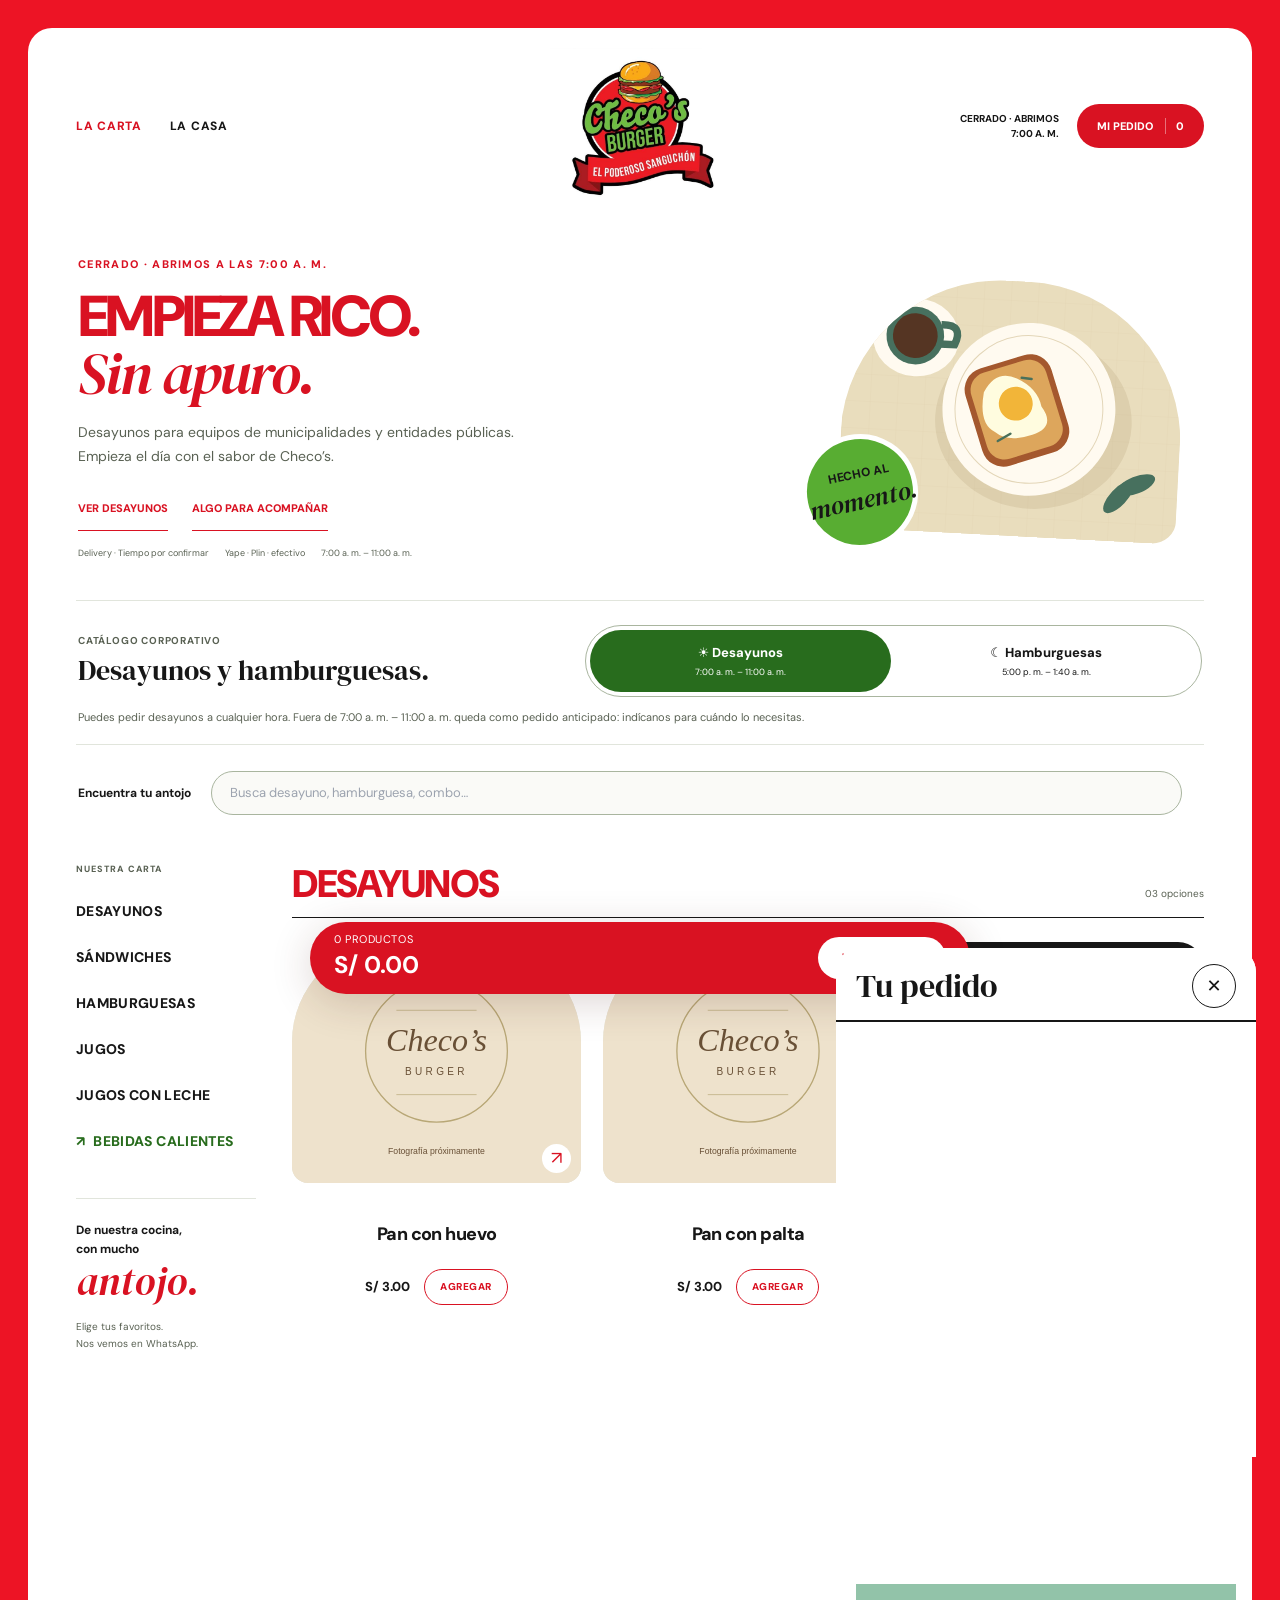
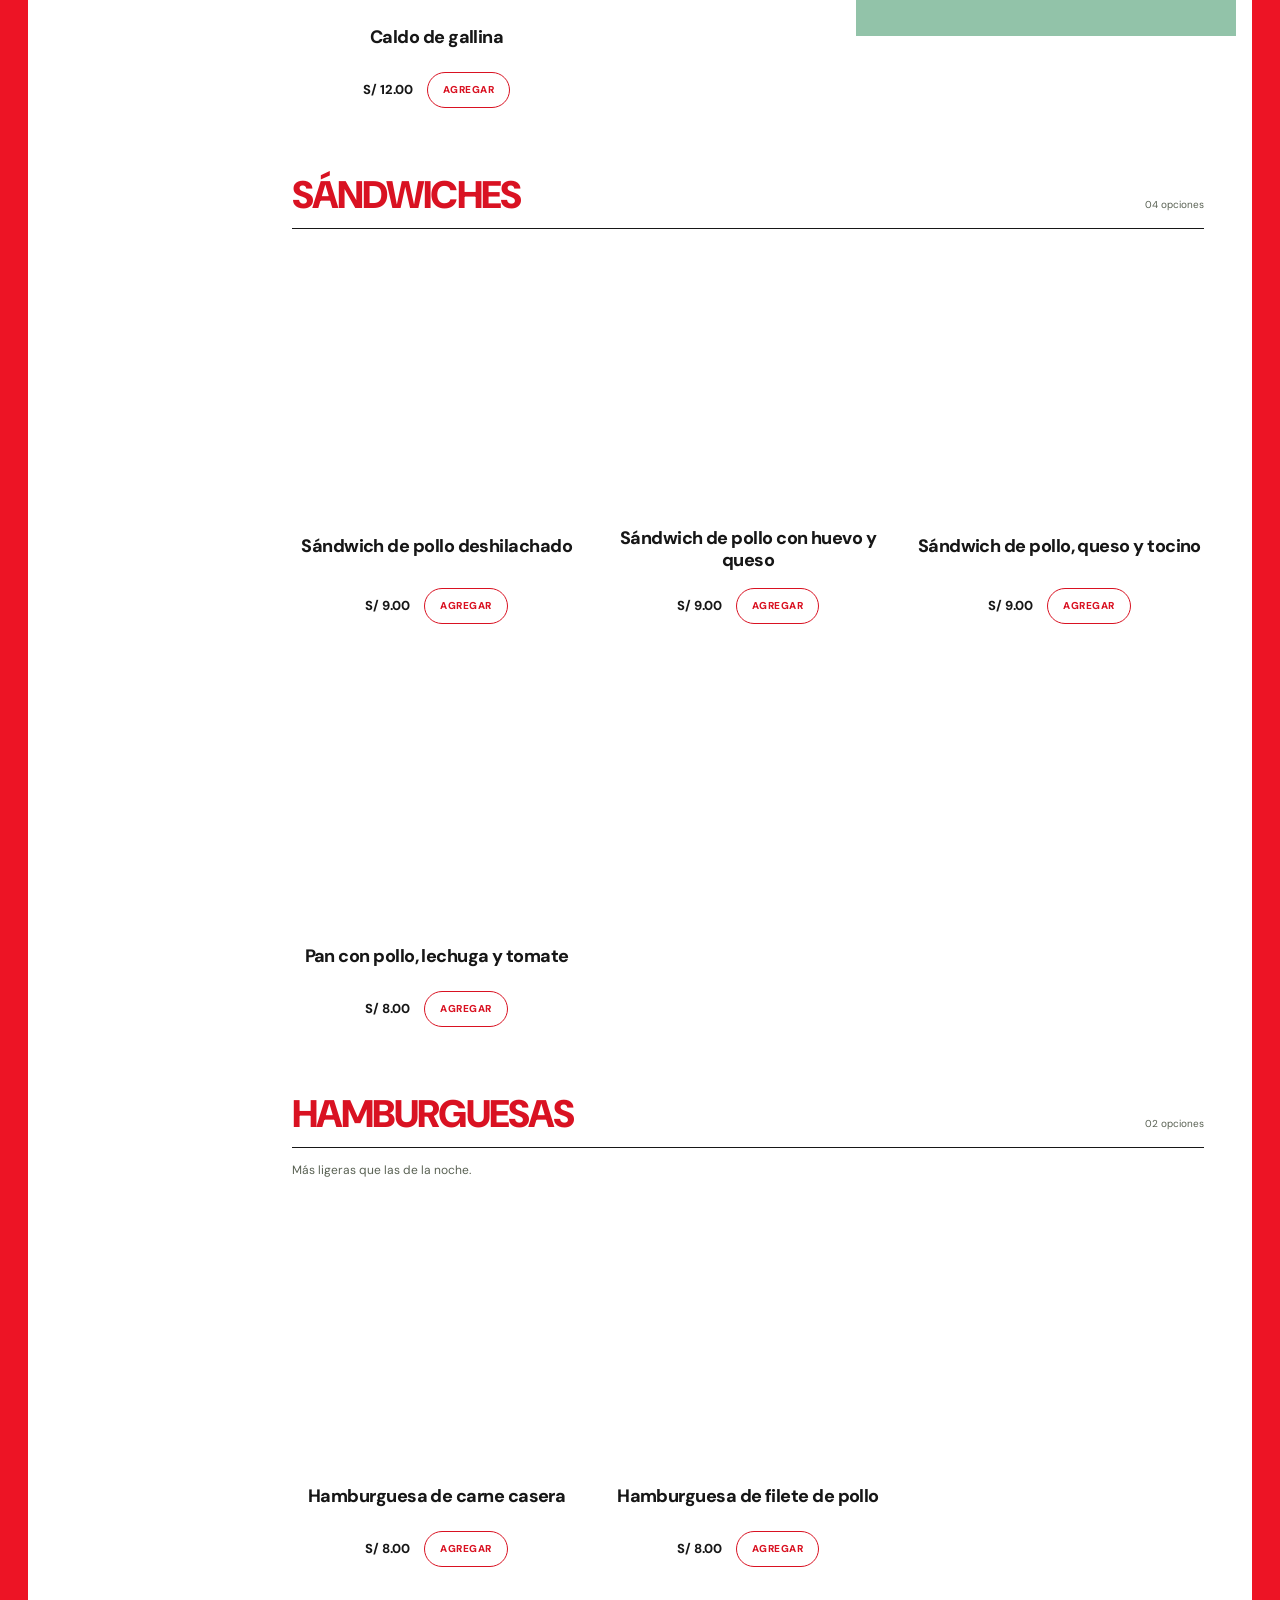
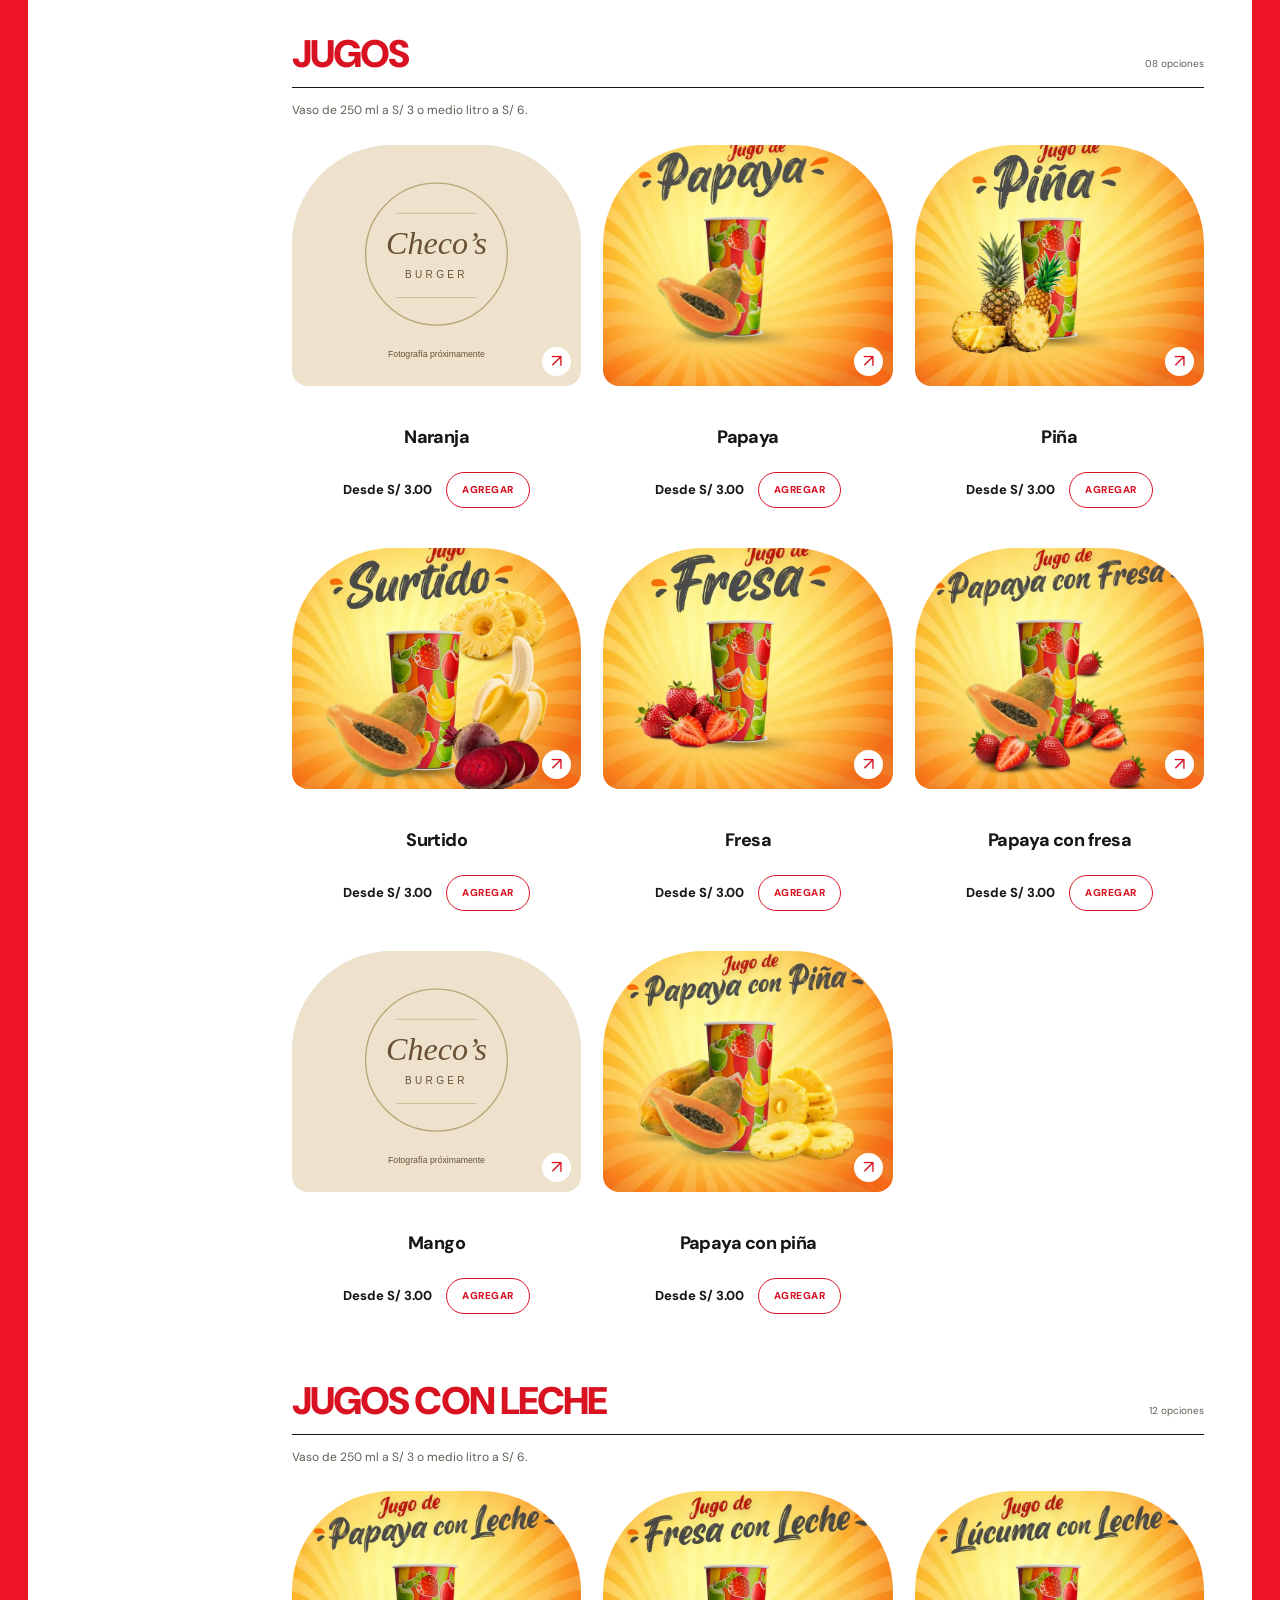
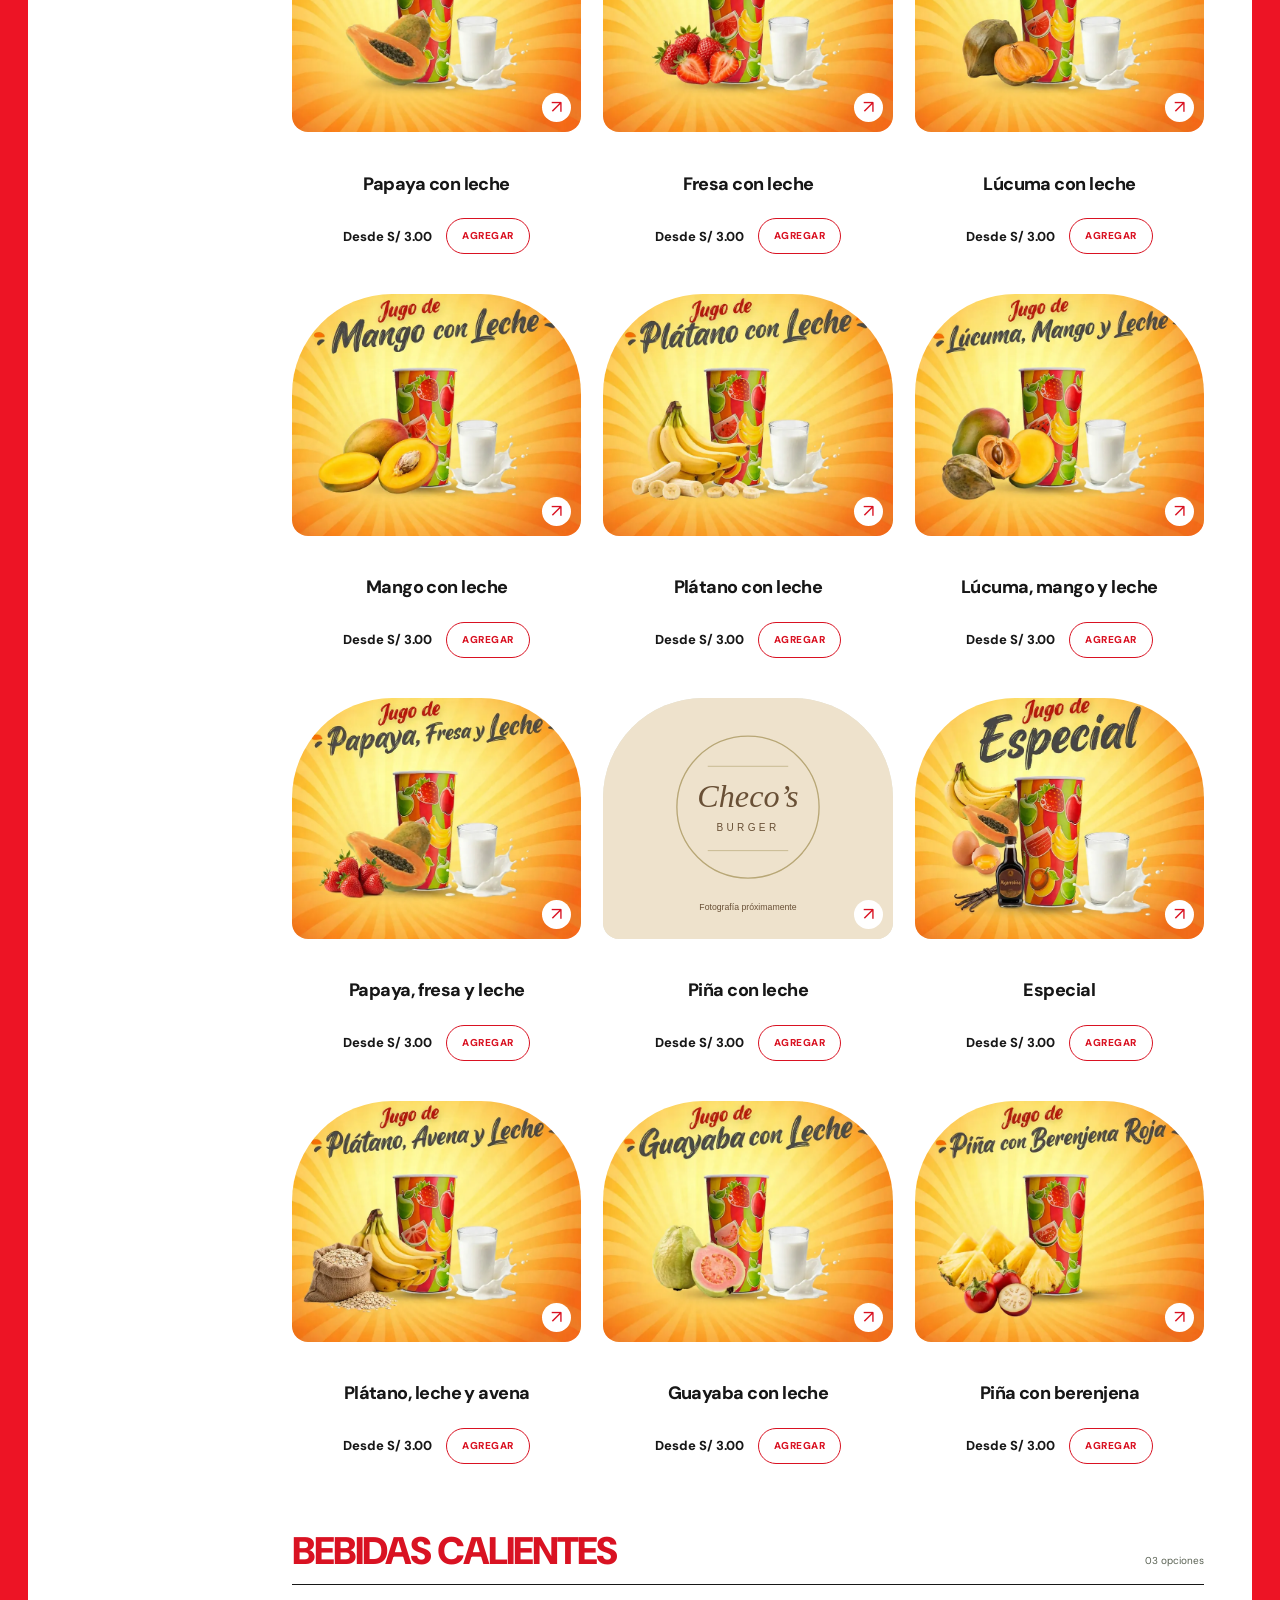
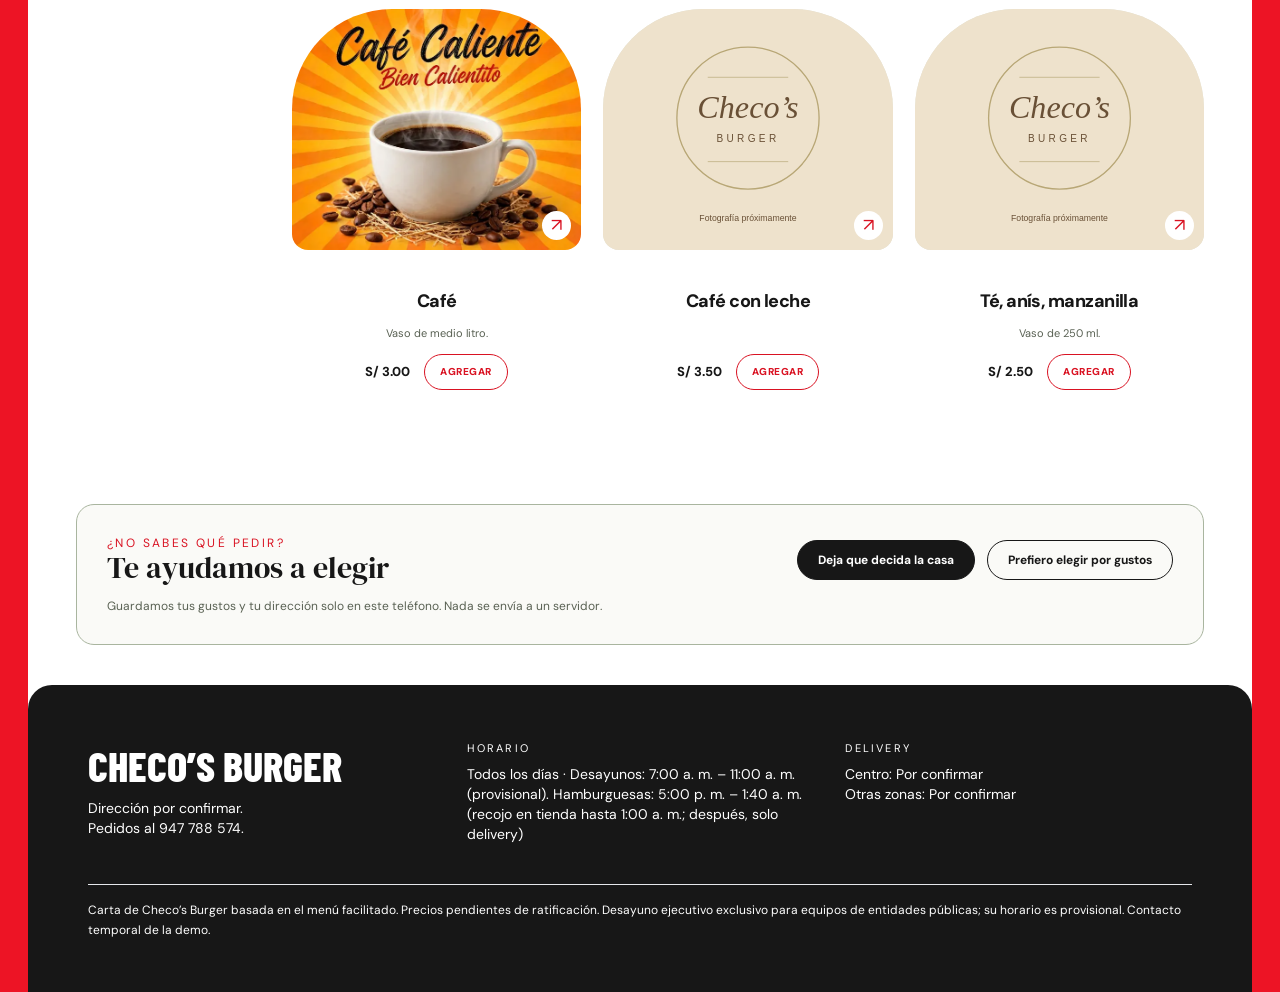
==== catalogo-corporativo/index.html @ f349c209 "Update digital menu with enhanced descriptions, new logo, and improved functionality. Modified index" ====
<!DOCTYPE html>
<html lang="es-PE">
<head>
<base href="../">
<meta name="robots" content="noindex, nofollow">
<meta charset="utf-8">
<meta name="viewport" content="width=device-width, initial-scale=1, viewport-fit=cover">
<title>Checo’s Burger — Catálogo corporativo</title>
<meta name="description" content="Catálogo corporativo de Checo’s Burger para equipos de entidades públicas.">

<link rel="icon" type="image/png" href="assets/marca/checos-burger.png">
<link rel="preconnect" href="https://fonts.googleapis.com">
<link rel="preconnect" href="https://fonts.gstatic.com" crossorigin>
<link rel="stylesheet" href="https://fonts.googleapis.com/css2?family=Barlow+Condensed:wght@600;700;800&family=DM+Sans:wght@400;500;600;700;800;900&family=DM+Serif+Display:ital@0;1&display=swap">

<!-- Tailwind compilado (18 KB). Antes se servia desde el CDN de Tailwind:
     un script bloqueante que compilaba el CSS en el navegador, asi que con
     un QR y senal mala la carta aparecia sin estilos. Para regenerarlo tras
     tocar clases, ver la cabecera de tailwind.config.js. -->
<link rel="stylesheet" href="css/tailwind.css">
<link rel="stylesheet" href="css/styles.css">
</head>
<body class="font-body text-ink">
<div class="site-shell" id="site-shell">
<header class="site-header">
  <nav class="header-links" aria-label="Principal"><a href="catalogo-corporativo/#carta">La carta</a><a href="catalogo-corporativo/#footer">La casa</a></nav>
  <a class="brand-seal" href="catalogo-corporativo/#inicio" aria-label="Checo’s Burger — Inicio"><img src="assets/marca/checos-burger.png" alt="Checo’s Burger — El poderoso sanguchón" width="628" height="546" fetchpriority="high"></a>
  <div class="header-order"><span id="estado-horario"></span><button type="button" id="header-pedido" class="pill-button">Mi pedido <span id="header-cantidad">0</span></button></div>
</header>
<section id="inicio" class="menu-intro">
  <div class="intro-copy"><p id="hero-estado" class="eyebrow"></p>
    <h1 id="hero-titulo"></h1><p id="hero-descripcion"></p>
    <div class="intro-links"><a id="hero-carta" href="catalogo-corporativo/#carta">Ver la carta ↗</a><a id="hero-secundario" href="catalogo-corporativo/#combos">Descubre los combos</a></div>
    <p class="intro-meta"><span id="dato-delivery"></span><span>Yape · Plin · efectivo</span><span id="dato-horario"></span></p>
  </div>
  <div class="intro-art"><img id="hero-imagen" alt=""><span class="intro-stamp">HECHO AL<br><em>momento.</em></span></div>
</section>
<section class="turno-panel" aria-label="Elige tu carta">
  <div class="turno-interior">
    <div class="turno-heading"><p class="turno-eyebrow">Catálogo corporativo</p><h2>Desayunos y hamburguesas.</h2></div>
    <div class="turno-selector" role="group" aria-label="Carta por horario">
      <button type="button" data-turno="desayuno"><span>☀ Desayunos</span><small id="horas-desayuno"></small></button>
      <button type="button" data-turno="cena"><span>☾ Hamburguesas</span><small id="horas-cena"></small></button>
    </div>
    <div class="turno-info"><p id="turno-estado" role="status" aria-live="polite"></p><button id="turno-auto" type="button" hidden>Volver al horario actual ↗</button></div>  </div>
</section>
<div id="aviso-turno" class="aviso-turno" role="status" aria-live="polite"></div>
<div class="menu-search"><label for="buscar-carta">Encuentra tu antojo</label><input id="buscar-carta" type="search" placeholder="Busca desayuno, hamburguesa, combo…" autocomplete="off"><p id="busqueda-resultado" role="status" aria-live="polite"></p></div>
<div class="menu-layout">
  <nav class="category-nav" aria-label="Secciones de la carta">
    <div class="category-sticky"><p class="eyebrow category-label">Nuestra carta</p><div id="pistas"></div>
      <div class="sidebar-note"><span>De nuestra cocina,<br>con mucho</span><em>antojo.</em><p>Elige tus favoritos.<br>Nos vemos en WhatsApp.</p></div>
    </div>
  </nav>
  <main id="carta"></main>
</div>
<section class="recommendation-section" aria-label="Ayuda para elegir"><div id="recom-cuerpo"></div></section>
<!-- ====== PIE ====== -->
<footer id="footer" class="mt-12 border-t-2 border-ink bg-ink text-canvas">
  <div class="mx-auto grid max-w-6xl gap-8 px-5 py-10 sm:grid-cols-3 sm:px-6">
    <div>
      <span id="footer-nombre" class="font-display text-xl font-black uppercase text-canvas"></span>
      <p id="footer-direccion" class="mt-2 text-sm text-canvas/70"></p>
      <p id="footer-telefono" class="text-sm text-canvas/70"></p>
    </div>
    <div>
      <p class="footer-titulo mb-2 font-mono text-[11px] uppercase tracking-[0.2em] text-mustard">Horario</p>
      <p id="footer-horario" class="text-sm text-canvas/70"></p>
    </div>
    <div>
      <p class="footer-titulo mb-2 font-mono text-[11px] uppercase tracking-[0.2em] text-mustard">Delivery</p>
      <p class="text-sm text-canvas/70">Centro: <span id="footer-delivery-centro"></span></p>
      <p class="text-sm text-canvas/70">Otras zonas: <span id="footer-delivery-otras"></span></p>
    </div>
  </div>
  <div class="mx-auto max-w-6xl px-5 pb-8 sm:px-6">
    <p class="border-t border-canvas/20 pt-4 font-mono text-xs leading-relaxed text-canvas/50">Carta de Checo’s Burger basada en el menú facilitado. Precios pendientes de ratificación. Desayuno ejecutivo exclusivo para equipos de entidades públicas; su horario es provisional. Contacto temporal de la demo.</p>
  </div>
</footer>

</div>

<!-- ====== BARRA DE PEDIDO (solo escritorio) ======
     En escritorio sobra ancho para mostrar cantidad + total sin robarle
     espacio a nada — más visibilidad durante la compra que un ícono solo. ====== -->
<div id="barra" data-visible="no" class="fixed inset-x-0 bottom-0 z-50 hidden border-t-2 border-ink bg-ink text-canvas sm:block">
  <div class="mx-auto flex h-20 max-w-6xl items-center gap-4 px-6">
    <div class="flex flex-col leading-tight">
      <small id="barra-items" class="font-mono text-[11px] uppercase tracking-wider text-canvas/70">0 productos</small>
      <strong id="barra-total" class="font-mono text-3xl font-bold text-mustard">S/ 0.00</strong>
    </div>
    <button type="button" id="barra-abrir" class="boton-solido ml-auto rounded-full border-2 border-ink bg-mustard px-6 py-3 font-bold text-ink">Ver mi pedido</button>
  </div>
</div>

<!-- ====== ÍCONO DE PEDIDO (unido al borde derecho, solo mobile) ======
     En escritorio el mismo pedido se revisa desde la barra inferior. ====== -->
<aside id="pestana-pedido" data-oculta="si" role="button" tabindex="0" aria-label="Ver mi pedido"
  class="fixed right-0 z-50 cursor-pointer select-none
         bottom-[calc(6rem+env(safe-area-inset-bottom))]
         transition-[transform,opacity] duration-200 ease-out
         hover:-translate-x-1.5 focus-visible:-translate-x-1.5
         data-[oculta=si]:translate-x-16 data-[oculta=si]:opacity-0 data-[oculta=si]:pointer-events-none
         sm:hidden">
  <div class="relative flex h-14 w-14 items-center justify-center rounded-l-2xl border-2 border-r-0 border-ink bg-ink shadow-[-4px_4px_0_rgba(27,20,15,.22)]">
    <svg width="22" height="22" viewBox="0 0 24 24" fill="none" stroke="currentColor" stroke-width="2" stroke-linecap="round" stroke-linejoin="round" aria-hidden="true" class="text-mustard">
      <path d="M6 7h12l1 13H5L6 7z"/><path d="M9 7a3 3 0 0 1 6 0"/>
    </svg>
    <span id="pestana-contador" class="absolute -left-1.5 -top-1.5 hidden min-w-[20px] rounded-full bg-ember px-1 text-center font-mono text-[11px] font-bold leading-5 text-canvas ring-2 ring-canvas">0</span>
  </div>
</aside>

<!-- ====== HOJA DE PEDIDO ====== -->
<div id="velo" data-abierto="no" class="fixed inset-0 z-[60] bg-ink/55"></div>
<aside id="hoja" inert data-abierto="no" role="dialog" aria-modal="true" aria-labelledby="titulo-hoja"
  class="fixed inset-x-0 bottom-0 z-[61] max-h-[88dvh] sm:inset-x-auto sm:bottom-6 sm:right-6 sm:w-[420px] sm:max-h-[80dvh]">


  <div class="flex max-h-[88dvh] flex-col overflow-hidden rounded-t-[20px] border-t-2 border-ink bg-canvas sm:max-h-[80dvh] sm:rounded-[20px] sm:border-2">
    <div class="flex shrink-0 items-center gap-3 border-b-2 border-ink bg-canvas px-5 pb-3 pt-4">
      <h3 id="titulo-hoja" class="font-display text-3xl font-extrabold uppercase leading-none">Tu pedido</h3>
      <button type="button" id="cerrar-hoja" aria-label="Cerrar el pedido"
        class="ml-auto grid h-11 w-11 shrink-0 place-items-center rounded-full border-2 border-ink text-lg leading-none hover:bg-hairline">✕</button>
    </div>

    <div class="min-h-0 flex-1 overflow-y-auto" style="padding-bottom:env(safe-area-inset-bottom)">
      <div class="px-5 pb-6 pt-4">
        <p id="pedido-aviso" role="status" class="pedido-aviso"></p><div id="renglones"></div>

    <div role="group" aria-label="Cómo lo recibes" class="mt-4 mb-3 flex gap-2">
      <button type="button" data-modo="Delivery" aria-pressed="true" class="min-h-11 flex-1 rounded-full border-2 border-ink bg-ink px-2 py-2 font-mono text-xs uppercase tracking-wider text-canvas">Delivery</button>
      <button type="button" data-modo="Recojo en tienda" aria-pressed="false" class="min-h-11 flex-1 rounded-full border-2 border-ink px-2 py-2 font-mono text-xs uppercase tracking-wider">Recojo en tienda</button>
    </div>
    <p id="recojo-aviso" class="recojo-aviso" role="status"></p>

    <label id="detalle-label" for="detalle" class="mb-1.5 block font-mono text-[11px] uppercase tracking-[0.18em] text-muted">Dirección o referencia</label>
    <input id="detalle" placeholder="Ej.: Jr. Comercio 123, puerta verde" autocomplete="street-address" required aria-required="true" aria-describedby="detalle-error"
      class="w-full rounded-xl border-2 border-ink bg-surface px-3.5 py-3 text-base placeholder:text-muted">
    <p id="detalle-error" class="mt-1.5 min-h-[1em] font-mono text-xs font-bold text-ember" role="alert"></p>
    <p id="detalle-hint" class="min-h-[1em] font-mono text-xs text-muted"></p>

    <label for="entrega-fecha" class="mb-1.5 mt-3 block font-mono text-[11px] uppercase tracking-[0.18em] text-muted">¿Para cuándo?</label>
    <input id="entrega-fecha" type="datetime-local" aria-describedby="entrega-error entrega-hint"
      class="w-full rounded-xl border-2 border-ink bg-surface px-3.5 py-3 text-base">
    <p id="entrega-error" class="mt-1.5 min-h-[1em] font-mono text-xs font-bold text-ember" role="alert"></p>
    <p id="entrega-hint" class="min-h-[1em] font-mono text-xs text-muted"></p>

    <div class="comanda mt-5 mb-4 rounded border-2 border-ink bg-surface px-4 py-5">
      <p class="mb-2 font-mono text-[11px] uppercase tracking-[0.2em] text-muted">Así llega al WhatsApp de la cocina</p>
      <pre id="vista-comanda" class="whitespace-pre-wrap font-mono text-xs leading-relaxed text-ink">Todavía no agregas nada.</pre>
    </div>

    <div class="flex items-baseline gap-2 border-t-2 border-ink pt-3.5">
      <span class="font-display text-2xl font-extrabold uppercase">Total</span>
      <strong id="hoja-total" class="ml-auto font-mono text-2xl font-medium text-ember">S/ 0.00</strong>
    </div>

    <a id="enviar" href="catalogo-corporativo/#" aria-disabled="true" target="_blank" rel="noopener"
      class="mt-3 flex w-full items-center justify-center gap-2 rounded-full border-2 border-ink bg-[#128C4B] py-3.5 font-bold text-white aria-disabled:pointer-events-none aria-disabled:opacity-45">
      <svg width="20" height="20" viewBox="0 0 24 24" fill="currentColor" aria-hidden="true"><path d="M12 2a10 10 0 0 0-8.6 15.1L2 22l5-1.3A10 10 0 1 0 12 2zm5.3 14.1c-.2.6-1.2 1.2-1.7 1.2-.5 0-.9.2-3-.9s-3.4-3.4-3.5-3.6c-.1-.2-.9-1.2-.9-2.3s.6-1.6.8-1.8c.2-.2.4-.3.6-.3h.4c.2 0 .4 0 .5.4l.8 1.9c.1.2 0 .4-.1.5l-.3.4c-.1.1-.2.3-.1.5.2.3.7 1.1 1.4 1.7.9.8 1.5 1 1.8 1.1.2.1.4 0 .5-.1l.6-.7c.2-.2.3-.2.5-.1l1.8.9c.2.1.3.2.3.3 0 .2 0 .6-.4.9z"/></svg>
      Enviar por WhatsApp
    </a>
        <p class="mt-2.5 text-center font-mono text-xs text-muted">No hace falta app ni registro. Se abre el chat con el pedido escrito.</p>
      </div>
    </div>
  </div>
</aside>

<dialog id="producto-dialog" aria-labelledby="producto-titulo">
  <button type="button" id="producto-cerrar" class="dialog-close" aria-label="Cerrar detalle">✕</button>
  <div class="product-detail">
    <div class="detail-visual"><img id="producto-imagen" alt=""><span class="detail-seal">CHECO’S BURGER<br>Carta de la casa</span></div>
    <div class="detail-copy"><p id="producto-categoria" class="eyebrow"></p><h2 id="producto-titulo"></h2>
      <p id="producto-descripcion"></p><div class="detail-line"><span>Precio por unidad</span><strong id="producto-precio"></strong></div>
      <div class="detail-line"><span>Disponibilidad</span><span id="producto-horario"></span></div>
      <p class="detail-note">Consulta ingredientes e indicaciones especiales en el chat.</p>
      <div id="producto-opciones" class="opciones"></div><div id="producto-control"></div><p id="producto-confirmacion" role="status" aria-live="polite"></p>
      <button type="button" id="producto-pedido" class="detail-order">Revisar mi pedido →</button>
    </div>
  </div>
</dialog>
<script src="js/data.js"></script>
<script src="js/desayunos.js"></script>
<script src="js/horarios.js"></script>
<script src="js/carrito.js"></script>
<script src="js/recomendador.js"></script>
<script src="js/carta.js"></script>
<script src="js/personalizar.js"></script>
<script src="js/hoja.js"></script>
<script src="js/recomendador-vista.js"></script>
<script src="js/app.js"></script>
</body>
</html>
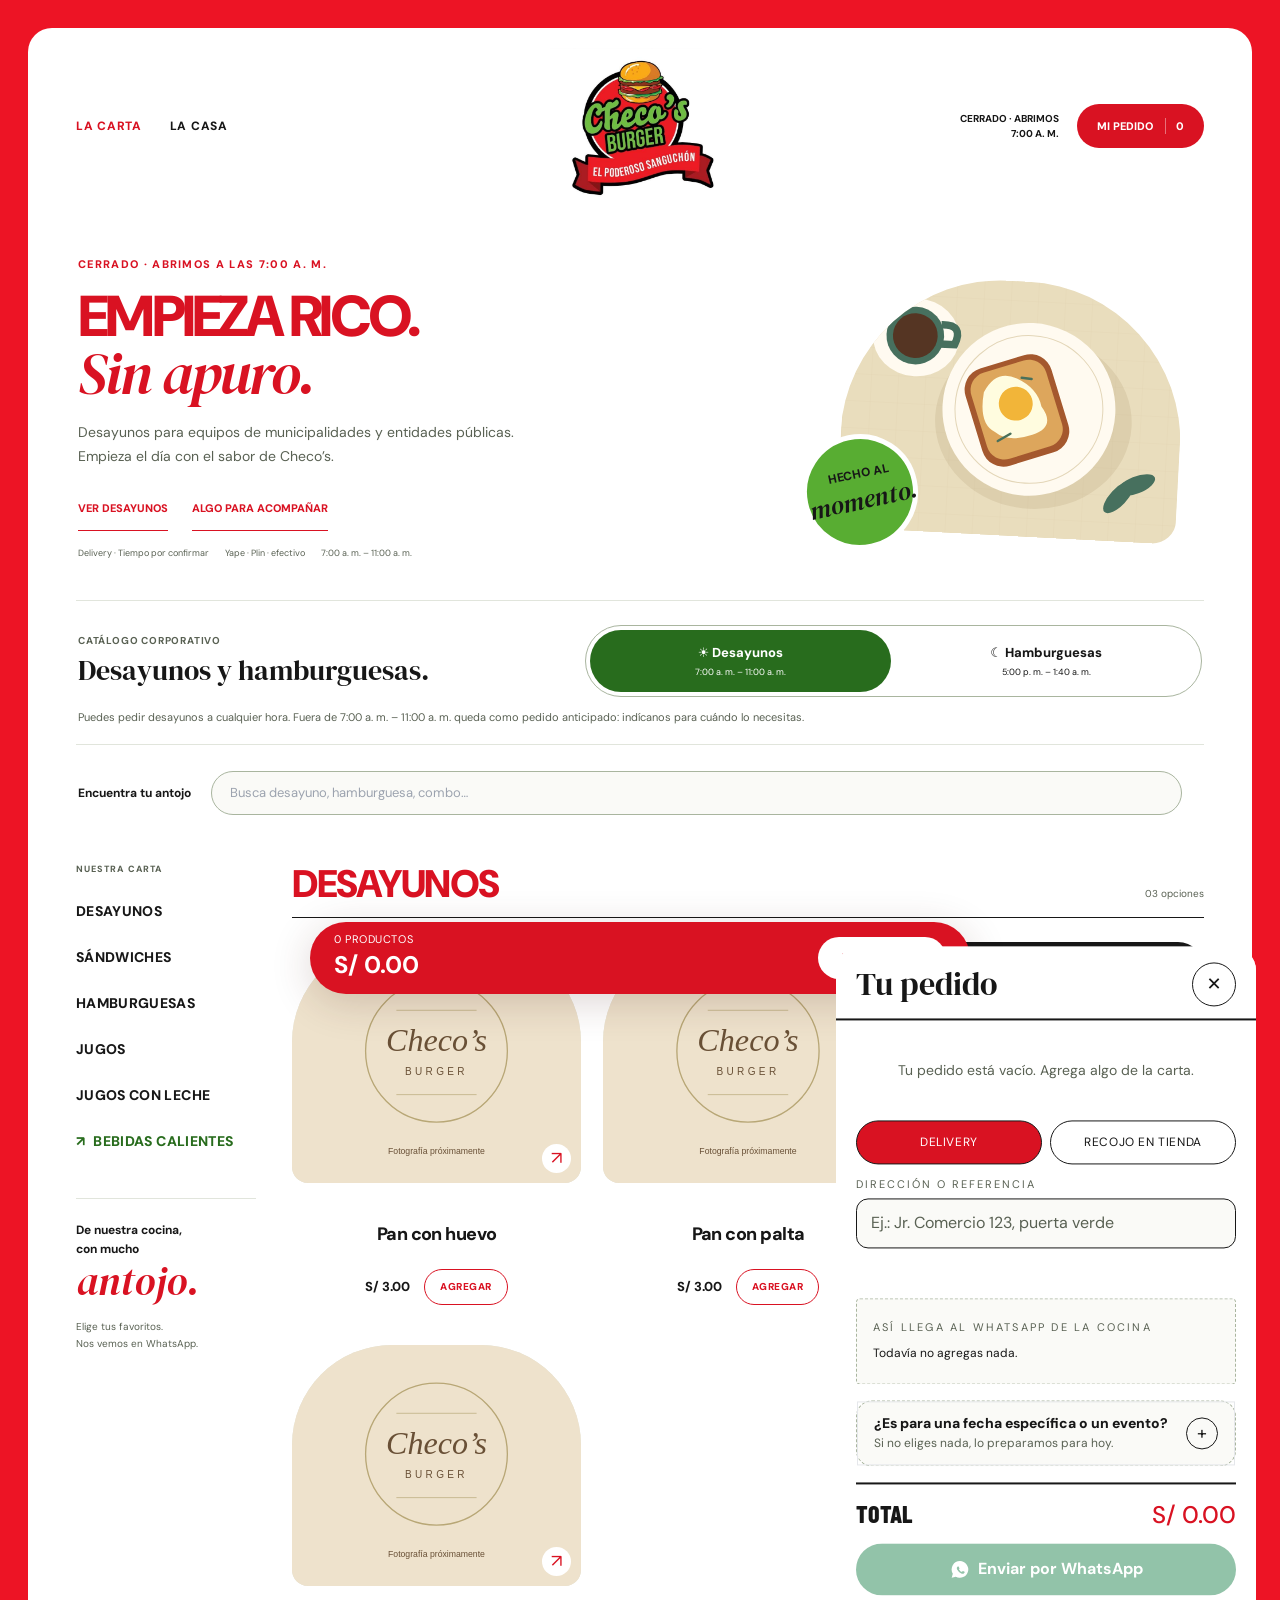
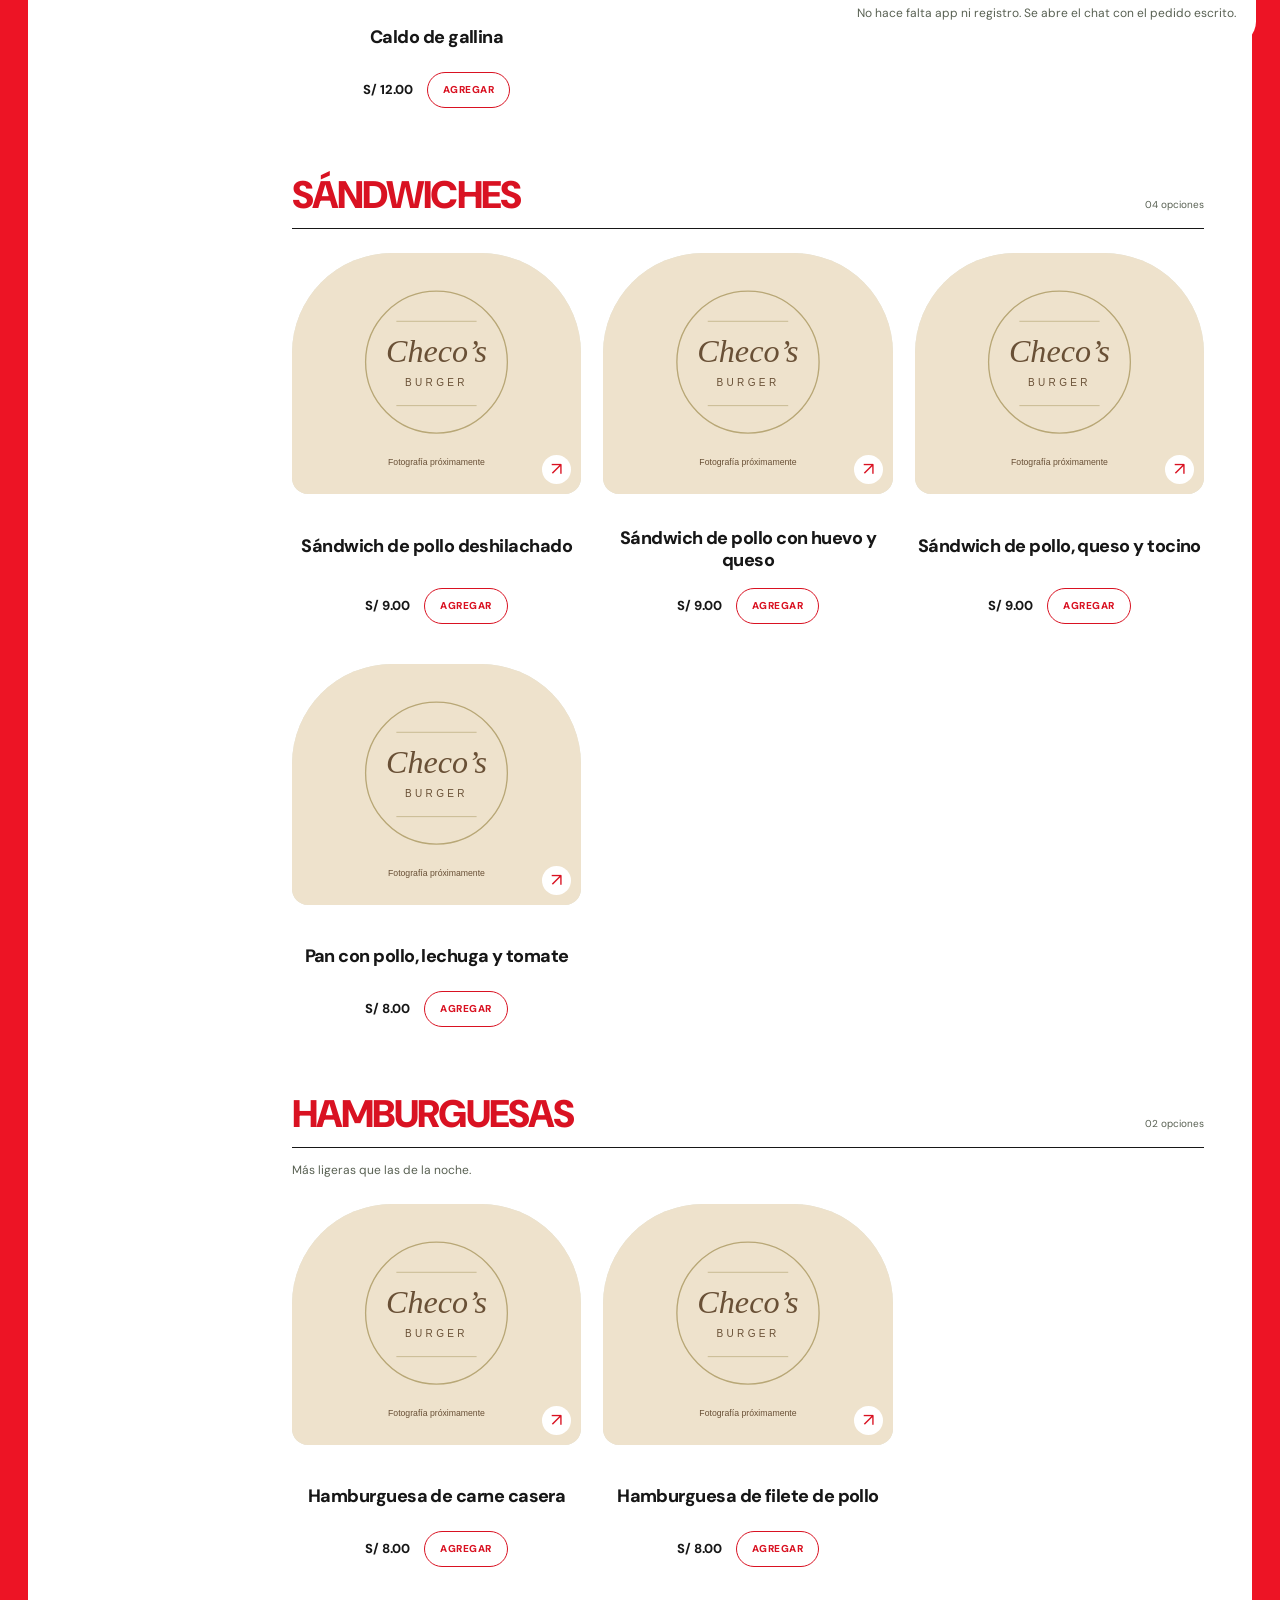
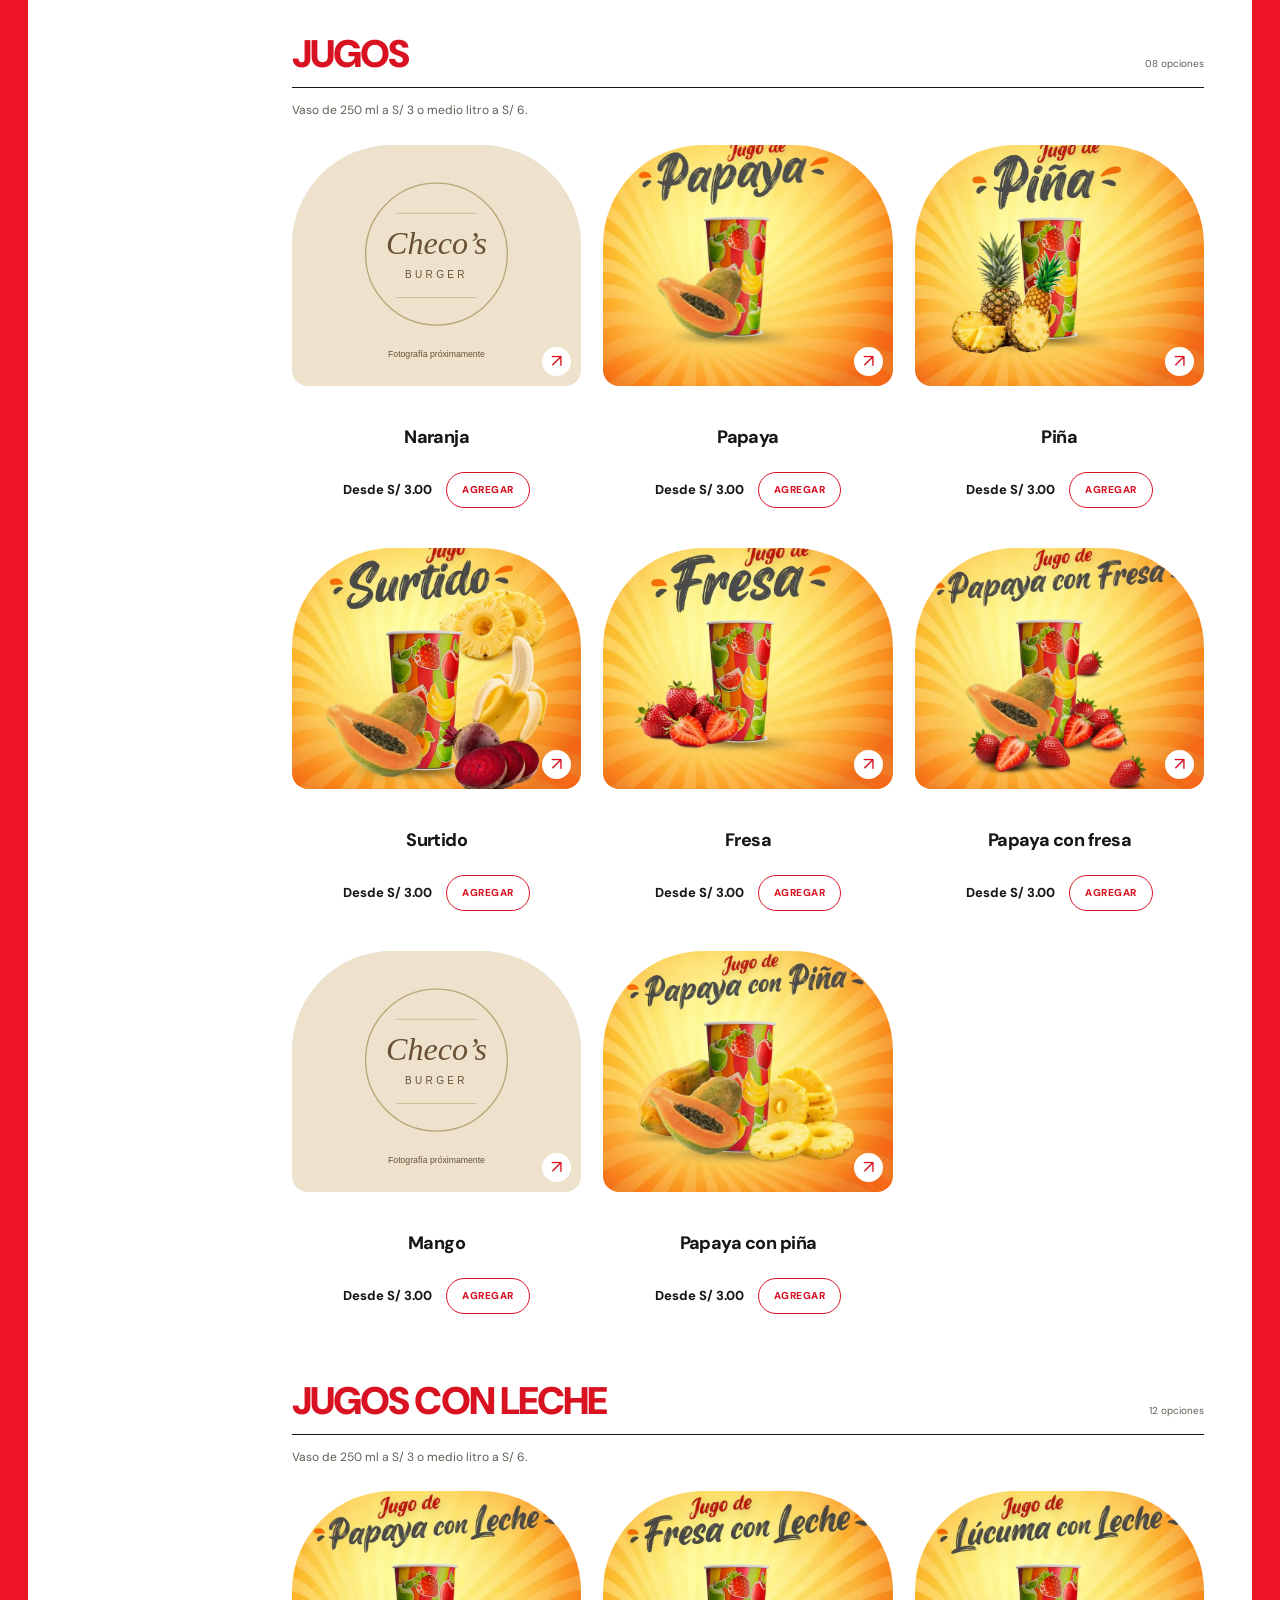
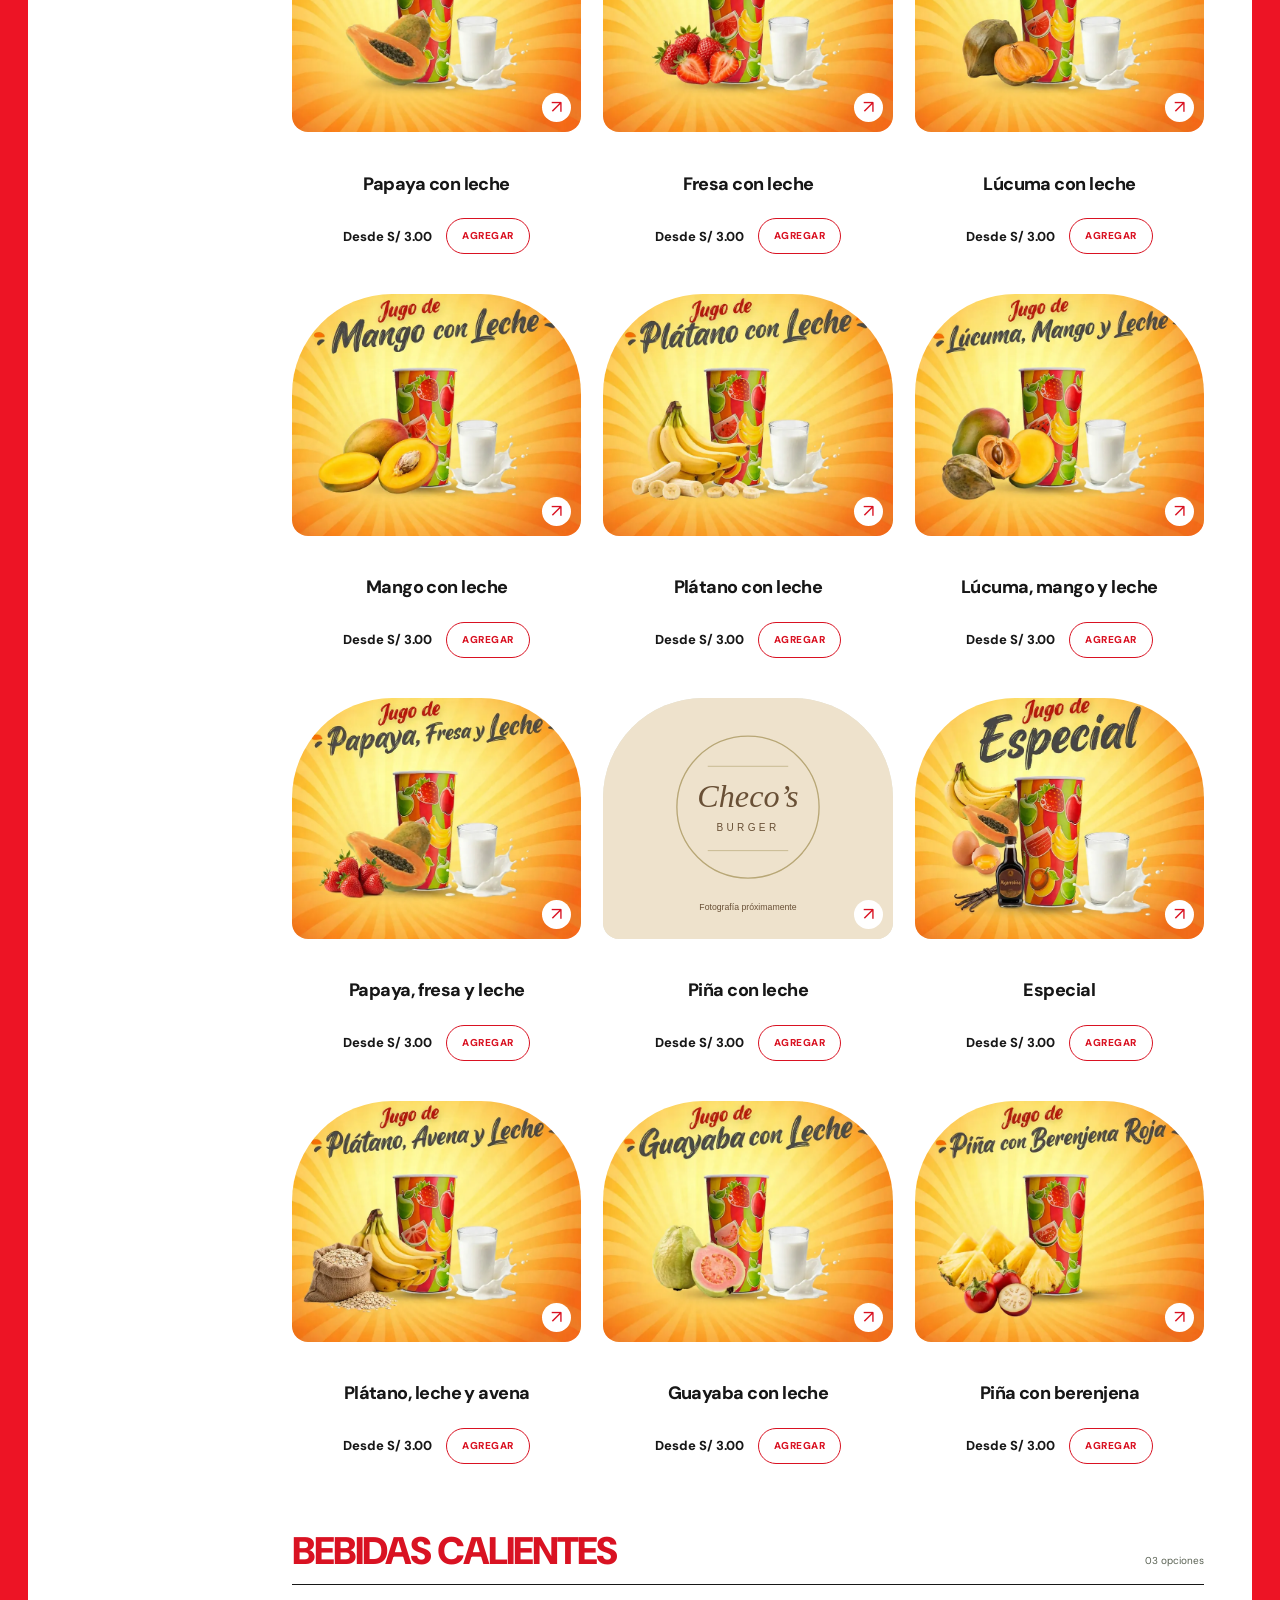
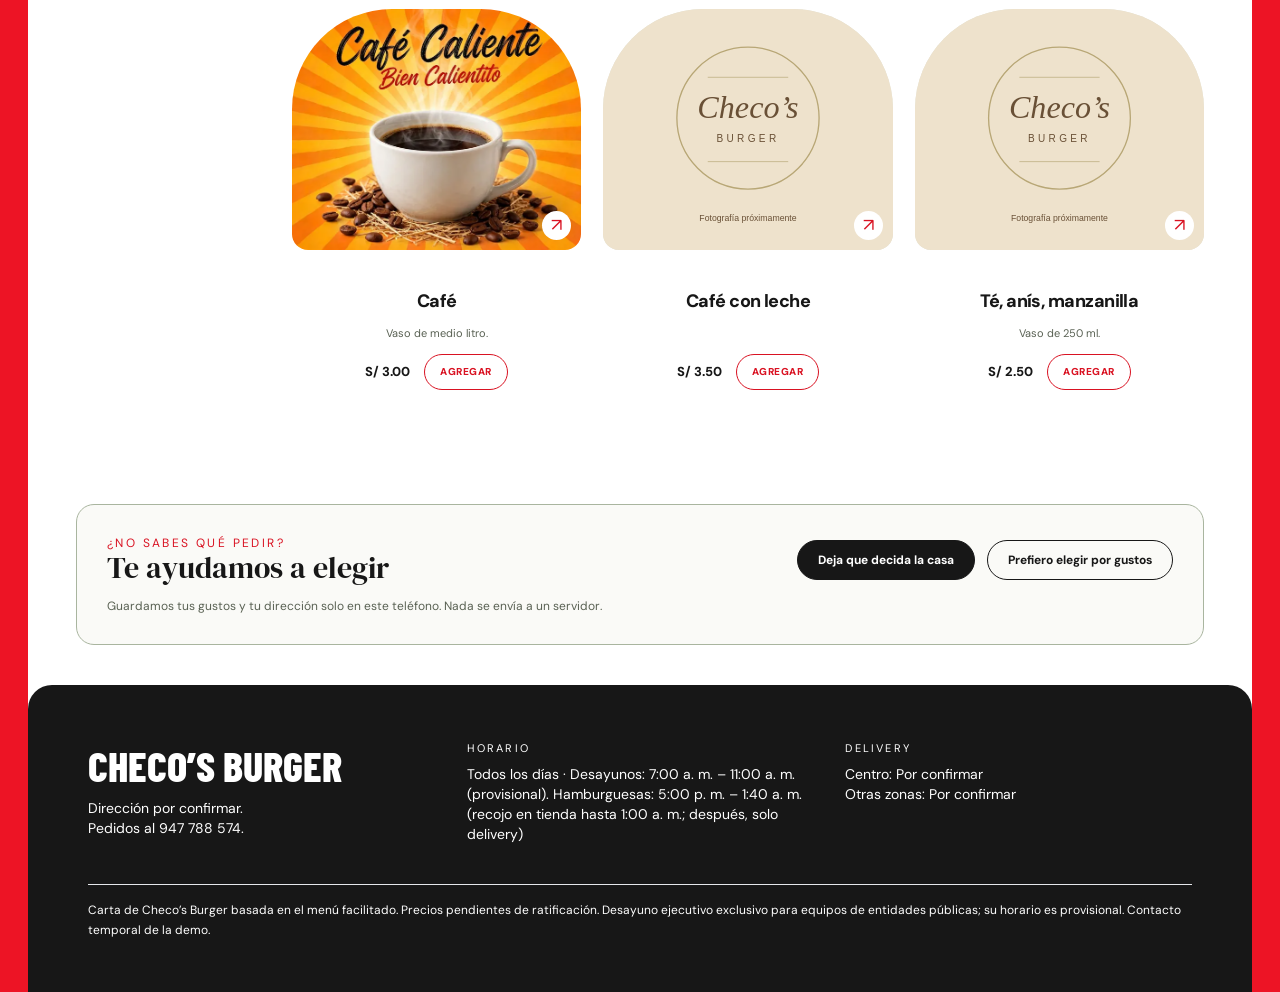
==== commit eacbabf2: "Add scheduled delivery feature to digital menu. Introduced a new section in index.html and catalogo-" ====
--- a/catalogo-corporativo/index.html
+++ b/catalogo-corporativo/index.html
@@ -110,6 +110,8 @@
   </div>
 </aside>
 
+<div id="aviso-agregado" class="aviso-agregado" data-visible="no" role="status" aria-live="polite"></div>
+
 <!-- ====== HOJA DE PEDIDO ====== -->
 <div id="velo" data-abierto="no" class="fixed inset-0 z-[60] bg-ink/55"></div>
 <aside id="hoja" inert data-abierto="no" role="dialog" aria-modal="true" aria-labelledby="titulo-hoja"
@@ -139,15 +141,28 @@
     <p id="detalle-error" class="mt-1.5 min-h-[1em] font-mono text-xs font-bold text-ember" role="alert"></p>
     <p id="detalle-hint" class="min-h-[1em] font-mono text-xs text-muted"></p>
 
-    <label for="entrega-fecha" class="mb-1.5 mt-3 block font-mono text-[11px] uppercase tracking-[0.18em] text-muted">¿Para cuándo?</label>
-    <input id="entrega-fecha" type="datetime-local" aria-describedby="entrega-error entrega-hint"
-      class="w-full rounded-xl border-2 border-ink bg-surface px-3.5 py-3 text-base">
-    <p id="entrega-error" class="mt-1.5 min-h-[1em] font-mono text-xs font-bold text-ember" role="alert"></p>
-    <p id="entrega-hint" class="min-h-[1em] font-mono text-xs text-muted"></p>
-
     <div class="comanda mt-5 mb-4 rounded border-2 border-ink bg-surface px-4 py-5">
       <p class="mb-2 font-mono text-[11px] uppercase tracking-[0.2em] text-muted">Así llega al WhatsApp de la cocina</p>
       <pre id="vista-comanda" class="whitespace-pre-wrap font-mono text-xs leading-relaxed text-ink">Todavía no agregas nada.</pre>
+    </div>
+
+    <!-- Pedido programado: por defecto es para hoy. Se abre a pedido del
+         cliente, o solo si hoy ya no se sirve lo que eligió. -->
+    <div id="programar" class="programar">
+      <button type="button" id="programar-toggle" class="programar-toggle" aria-expanded="false" aria-controls="programar-panel">
+        <span><strong>¿Es para una fecha específica o un evento?</strong><small id="programar-resumen"></small></span>
+        <span id="programar-icono" class="programar-icono" aria-hidden="true">+</span>
+      </button>
+      <div id="programar-panel" class="programar-panel" hidden>
+        <p class="programar-titulo">Fecha</p>
+        <div id="entrega-dias" class="entrega-dias" role="group" aria-label="Fecha de entrega"></div>
+        <input type="date" id="entrega-otra-fecha" class="programar-campo" aria-label="Otra fecha de entrega" hidden>
+        <label for="entrega-hora" class="programar-titulo">Hora <small>opcional</small></label>
+        <input type="time" id="entrega-hora" class="programar-campo" step="900">
+        <label for="entrega-evento" class="programar-titulo">Evento o indicaciones <small>opcional</small></label>
+        <input type="text" id="entrega-evento" class="programar-campo" maxlength="120" autocomplete="off" placeholder="Ej.: Reunión de gerencia, 40 personas">
+        <p id="entrega-error" class="programar-error" role="alert"></p>
+      </div>
     </div>
 
     <div class="flex items-baseline gap-2 border-t-2 border-ink pt-3.5">
@@ -187,6 +202,7 @@
 <script src="js/carta.js"></script>
 <script src="js/personalizar.js"></script>
 <script src="js/hoja.js"></script>
+<script src="js/entrega.js"></script>
 <script src="js/recomendador-vista.js"></script>
 <script src="js/app.js"></script>
 </body>
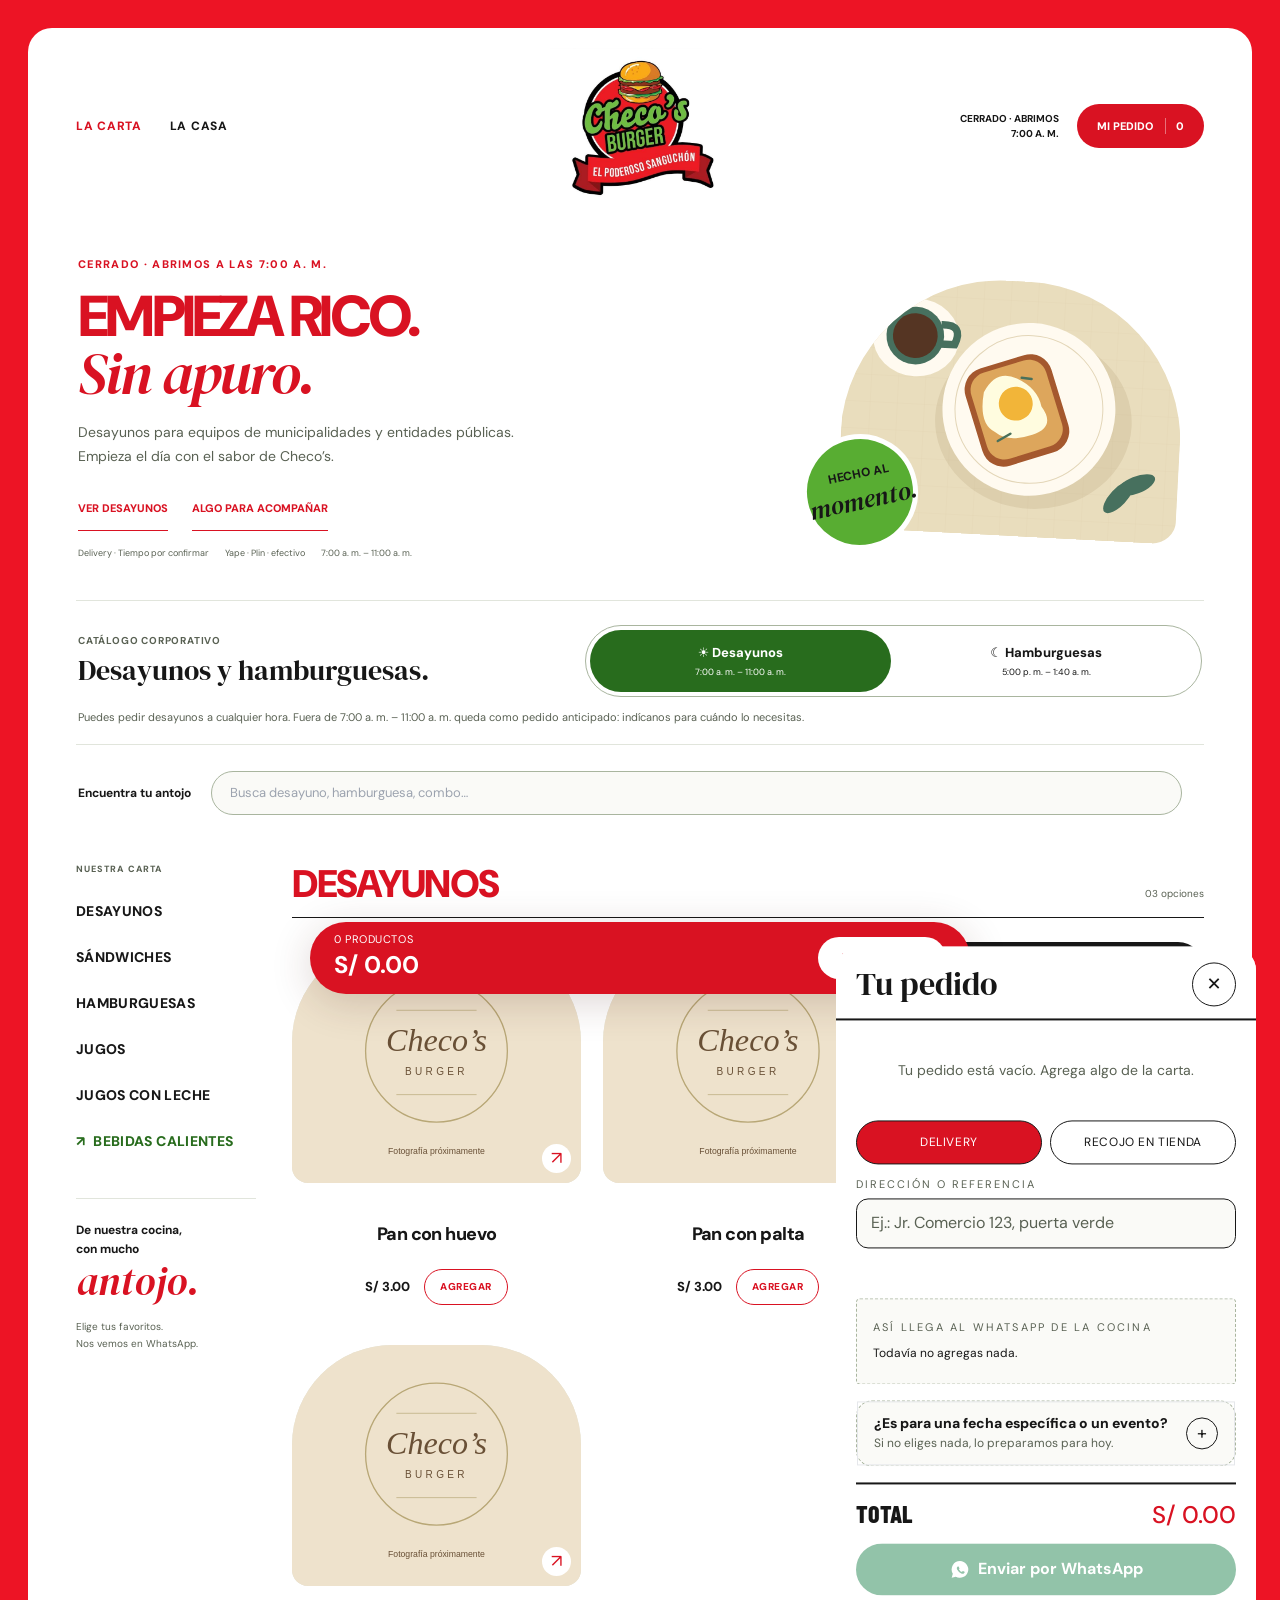
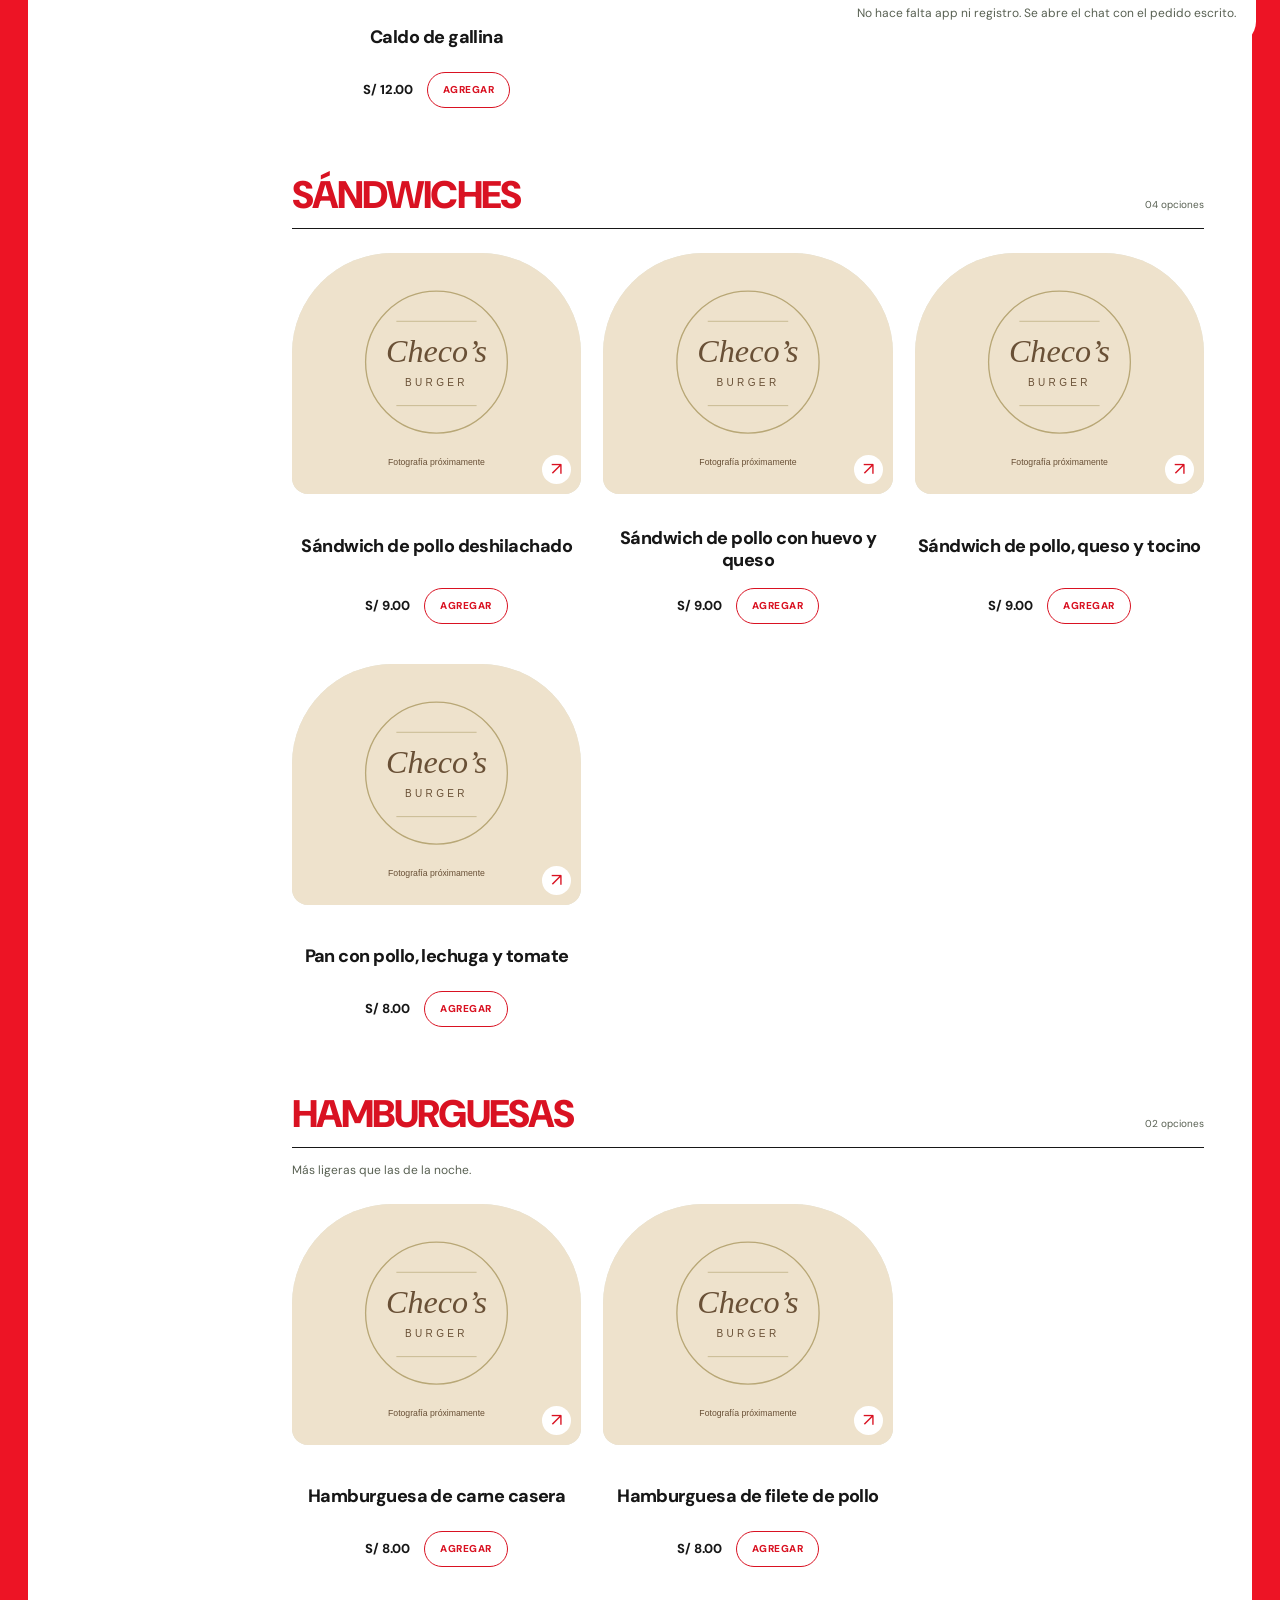
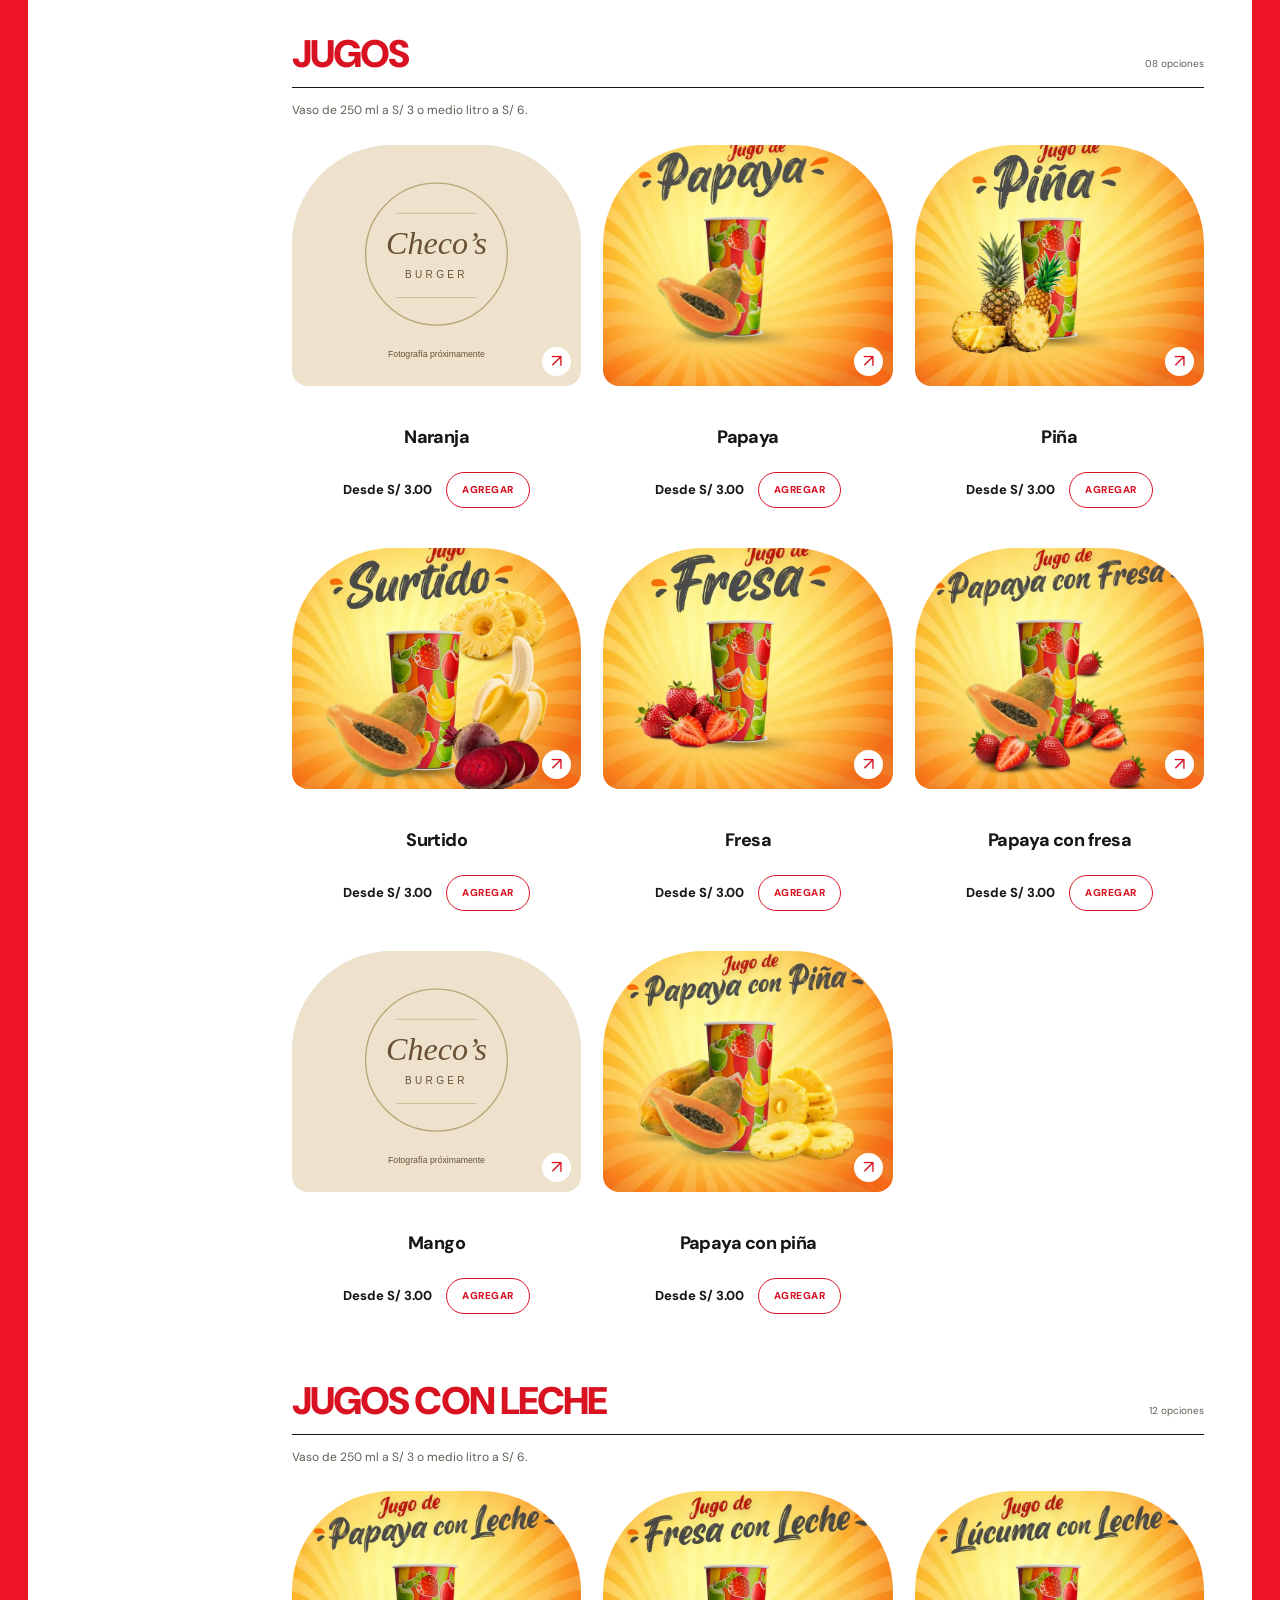
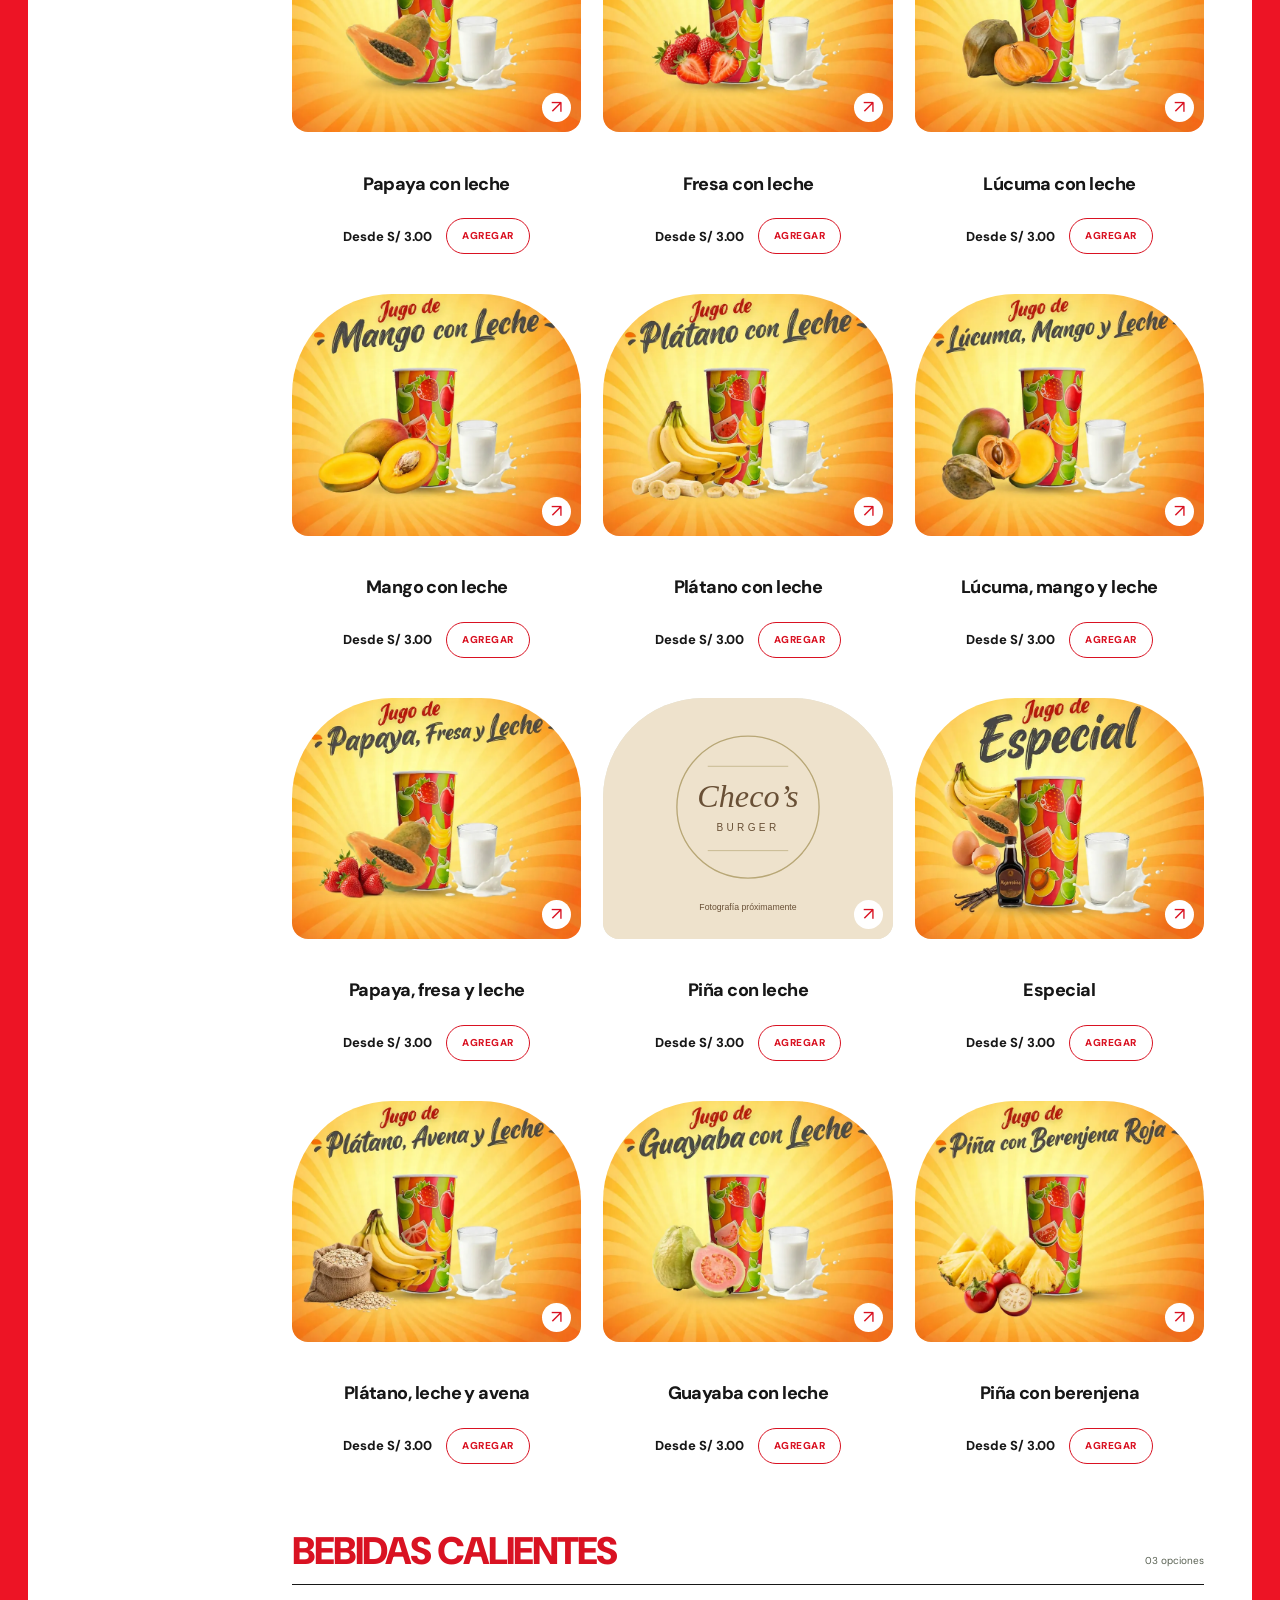
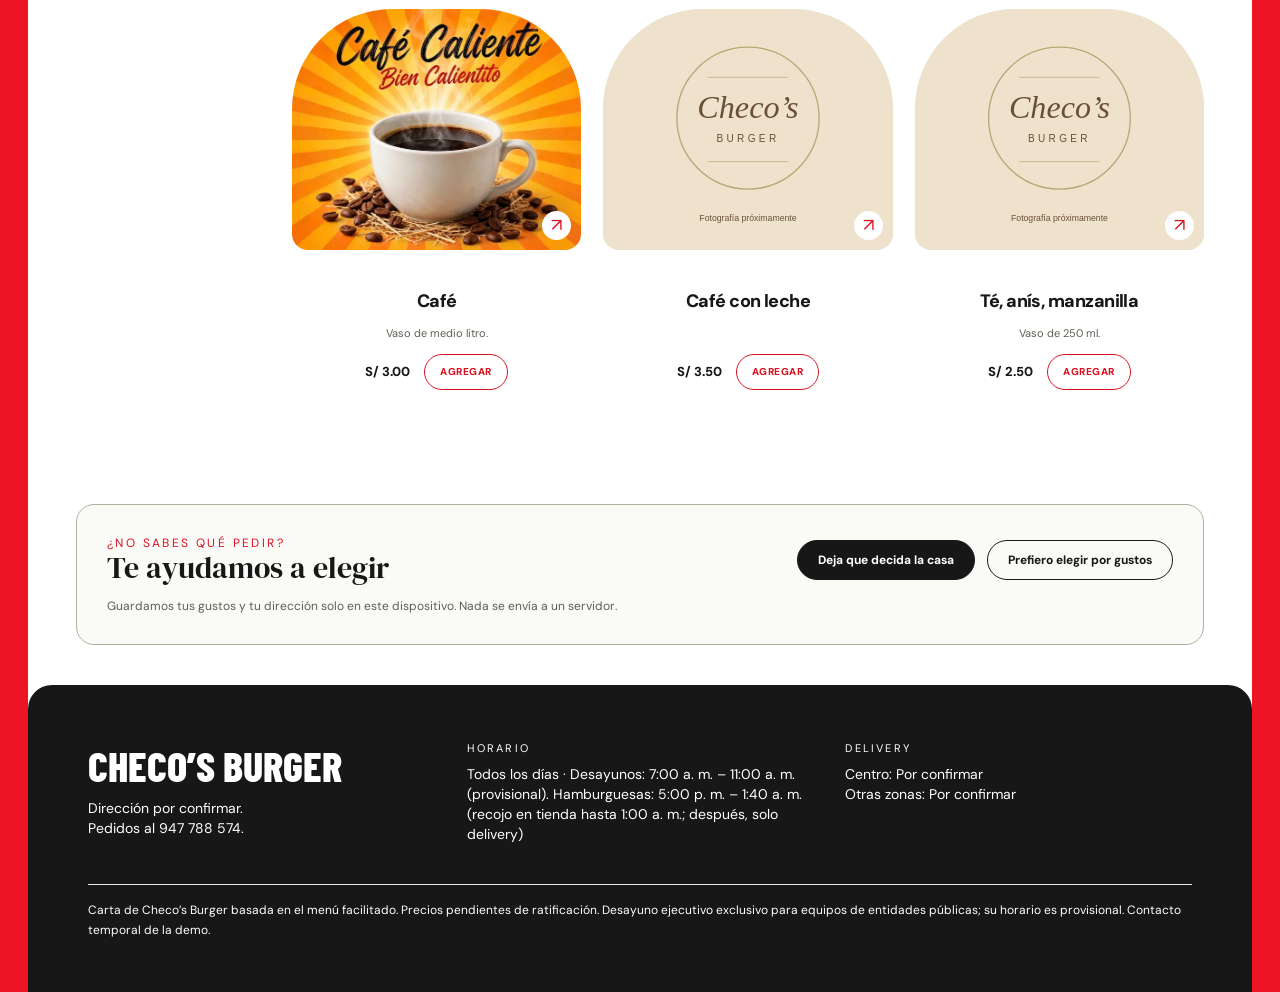
==== commit 4e877142: "Update terminology in digital menu to replace "teléfono" with "dispositivo" for consistency across a" ====
--- a/catalogo-corporativo/index.html
+++ b/catalogo-corporativo/index.html
@@ -48,7 +48,9 @@
 <div class="menu-search"><label for="buscar-carta">Encuentra tu antojo</label><input id="buscar-carta" type="search" placeholder="Busca desayuno, hamburguesa, combo…" autocomplete="off"><p id="busqueda-resultado" role="status" aria-live="polite"></p></div>
 <div class="menu-layout">
   <nav class="category-nav" aria-label="Secciones de la carta">
-    <div class="category-sticky"><p class="eyebrow category-label">Nuestra carta</p><div id="pistas"></div>
+    <div class="category-sticky">
+      <button type="button" id="abrir-mis-pedidos" class="mis-pedidos-boton" hidden>Mis pedidos <span id="mis-pedidos-cantidad"></span></button>
+      <p class="eyebrow category-label">Nuestra carta</p><div id="pistas"></div>
       <div class="sidebar-note"><span>De nuestra cocina,<br>con mucho</span><em>antojo.</em><p>Elige tus favoritos.<br>Nos vemos en WhatsApp.</p></div>
     </div>
   </nav>
@@ -181,6 +183,17 @@
   </div>
 </aside>
 
+<!-- ====== MIS PEDIDOS: historial guardado en este dispositivo ====== -->
+<dialog id="pedidos-dialog" aria-labelledby="pedidos-titulo">
+  <button type="button" id="pedidos-cerrar" class="dialog-close" aria-label="Cerrar mis pedidos">✕</button>
+  <div class="pedidos-cuerpo">
+    <p class="eyebrow">Historial</p>
+    <h2 id="pedidos-titulo">Mis pedidos</h2>
+    <p class="pedidos-nota">Los pedidos que enviaste por WhatsApp desde este dispositivo. Se guardan solo aquí, hasta 90 días.</p>
+    <div id="pedidos-lista"></div>
+  </div>
+</dialog>
+
 <dialog id="producto-dialog" aria-labelledby="producto-titulo">
   <button type="button" id="producto-cerrar" class="dialog-close" aria-label="Cerrar detalle">✕</button>
   <div class="product-detail">
@@ -204,6 +217,8 @@
 <script src="js/hoja.js"></script>
 <script src="js/entrega.js"></script>
 <script src="js/recomendador-vista.js"></script>
+<script src="js/memoria.js"></script>
+<script src="js/historial.js"></script>
 <script src="js/app.js"></script>
 </body>
 </html>
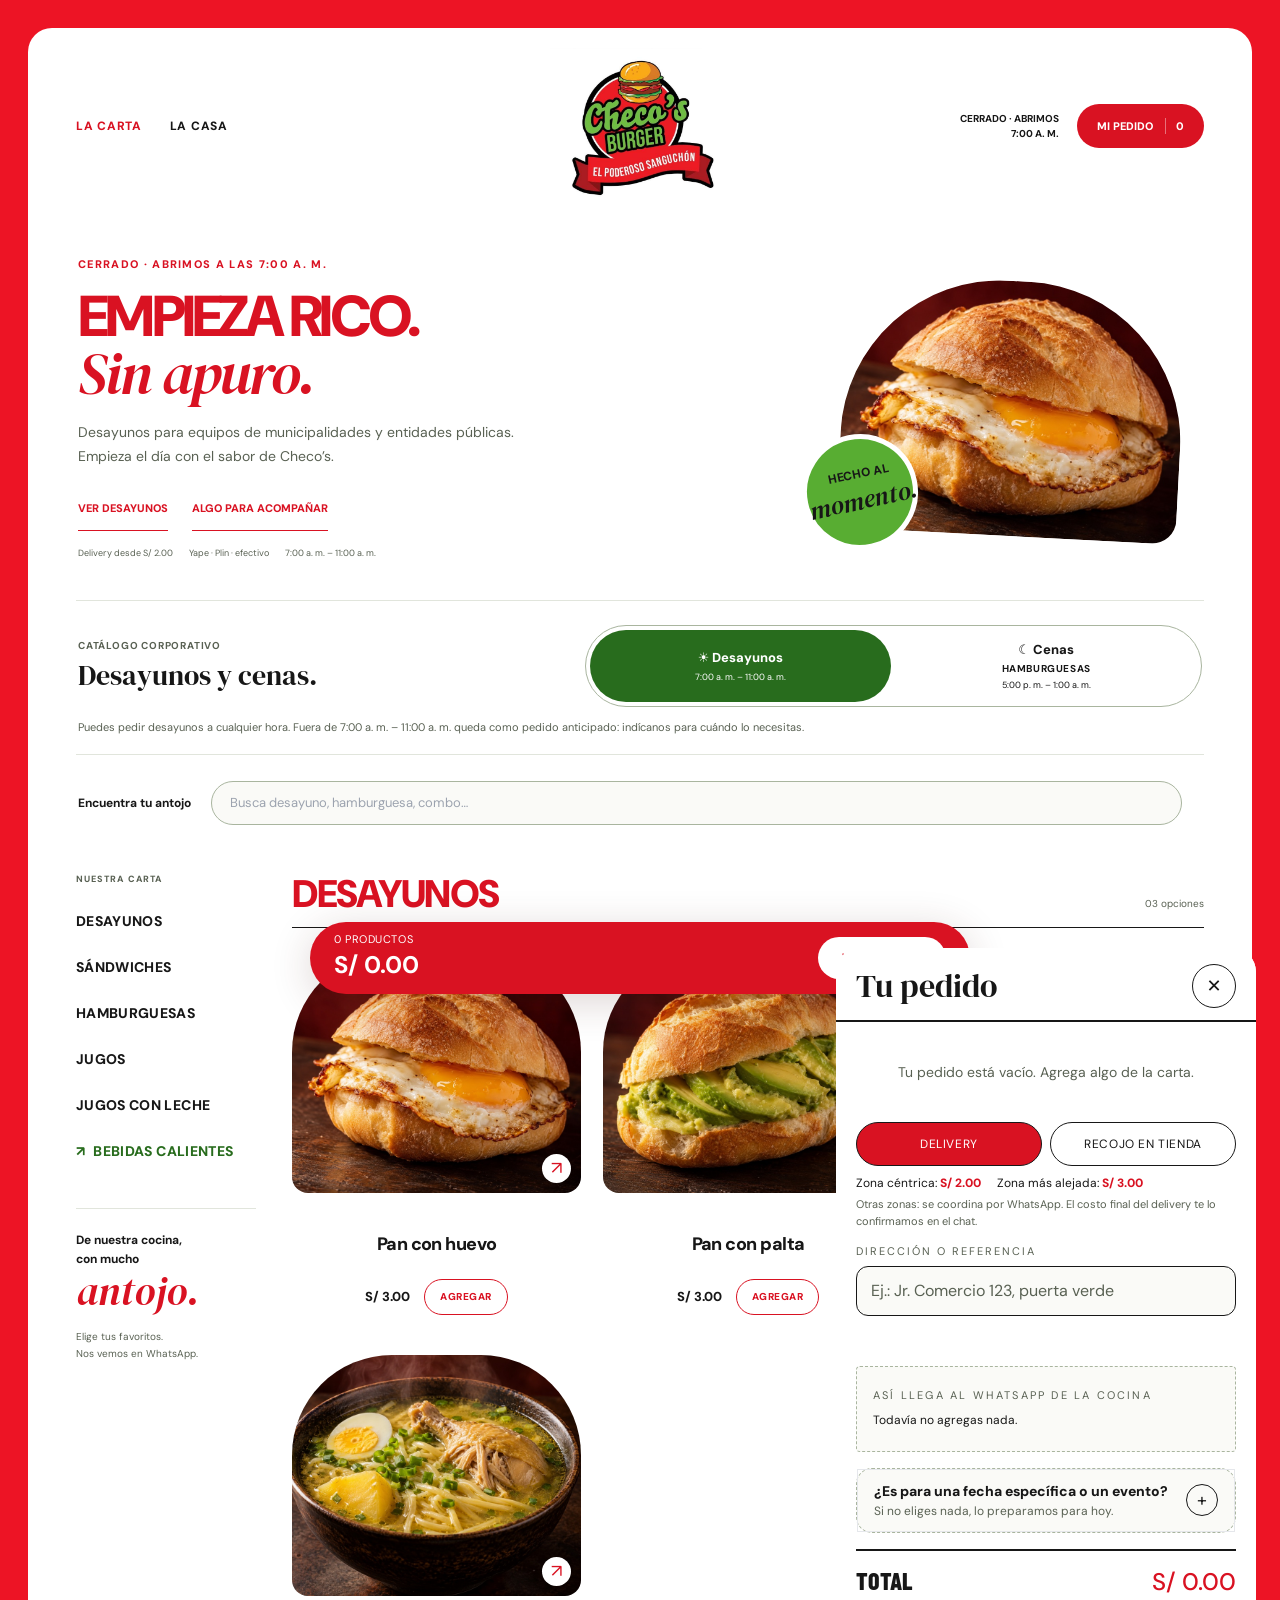
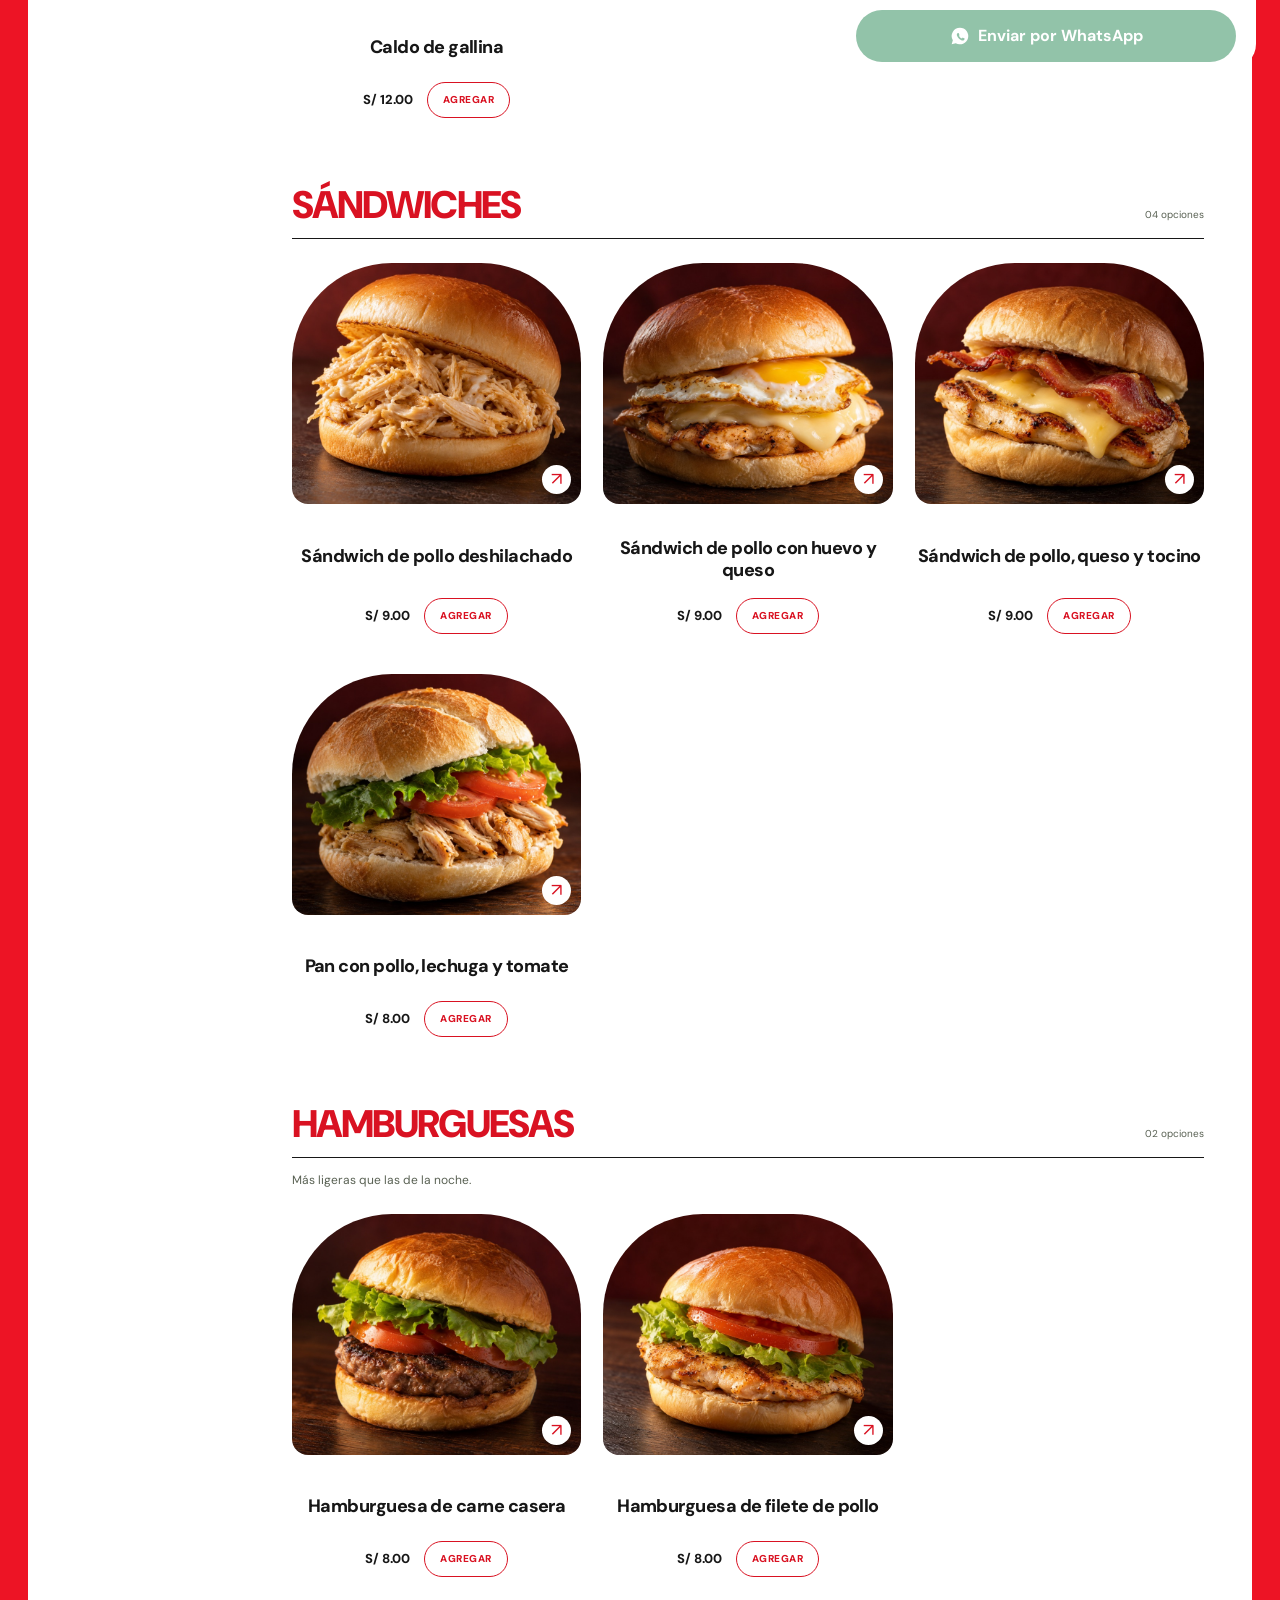
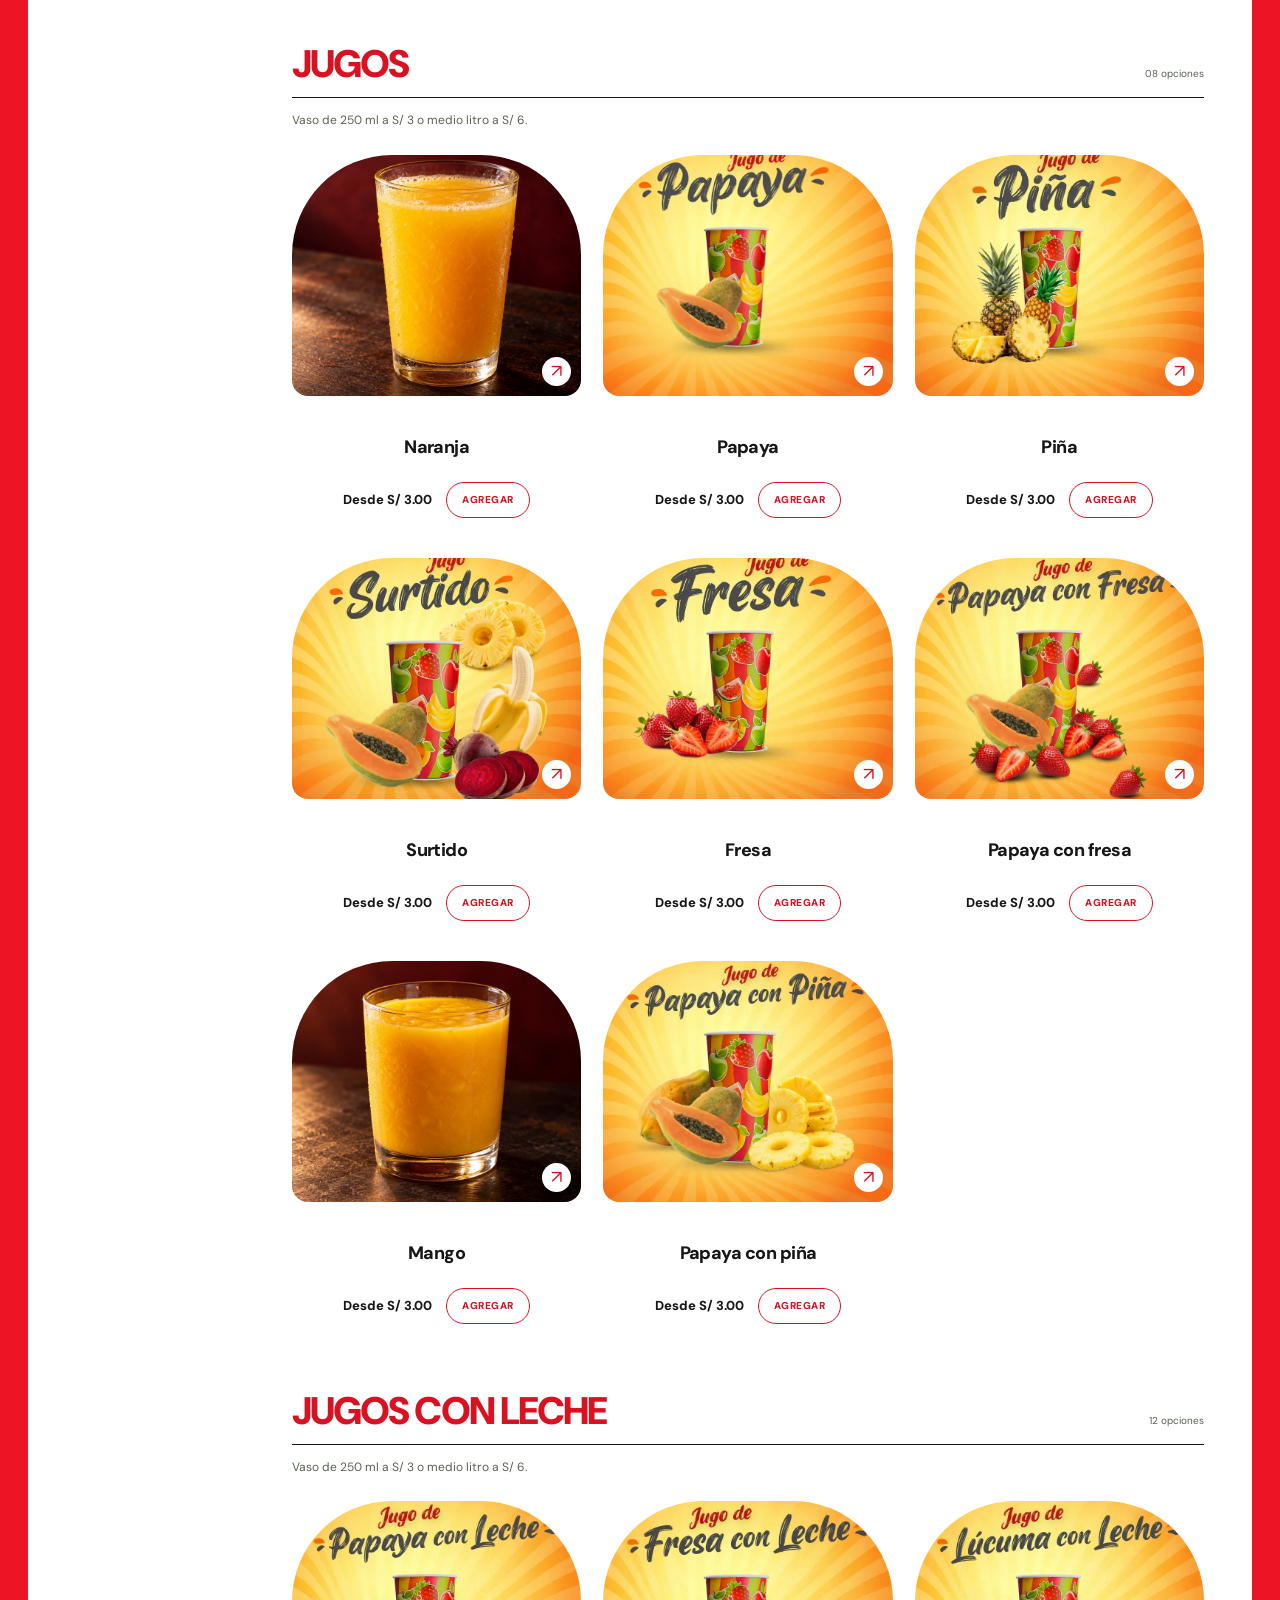
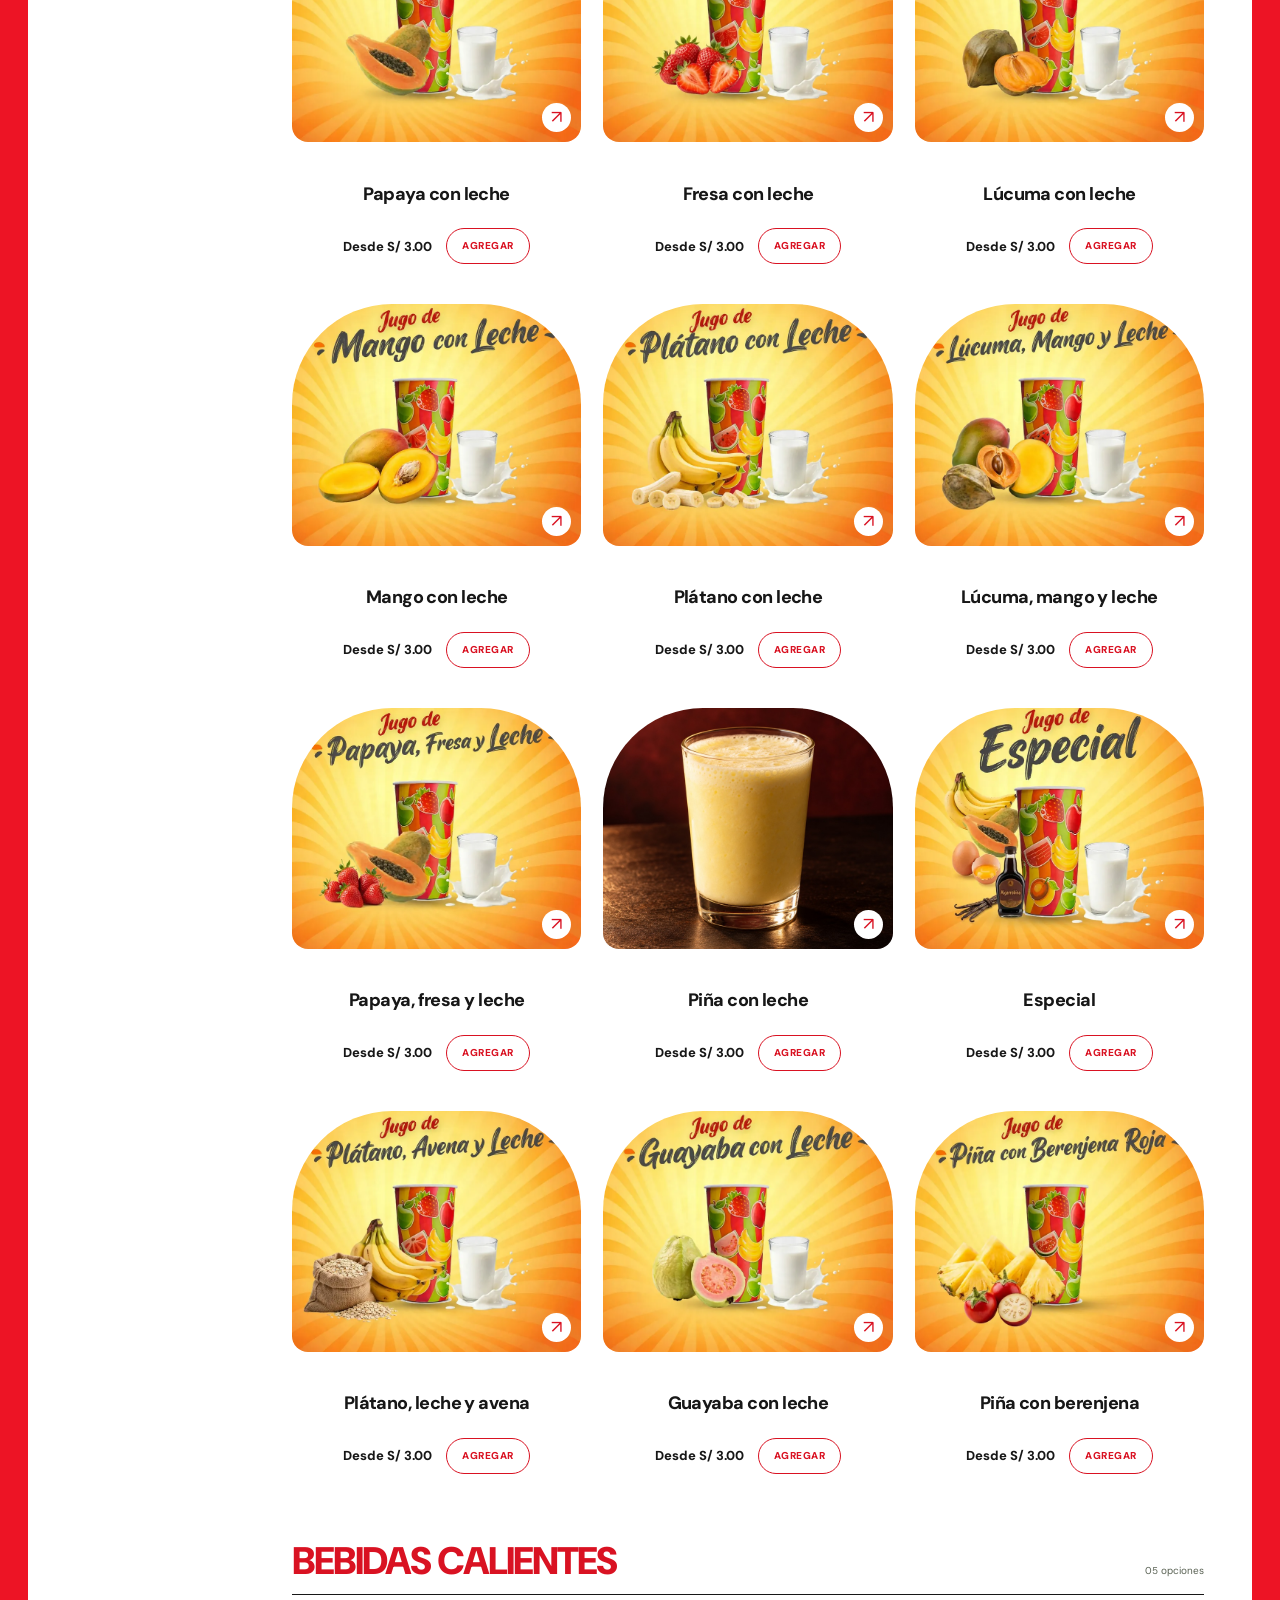
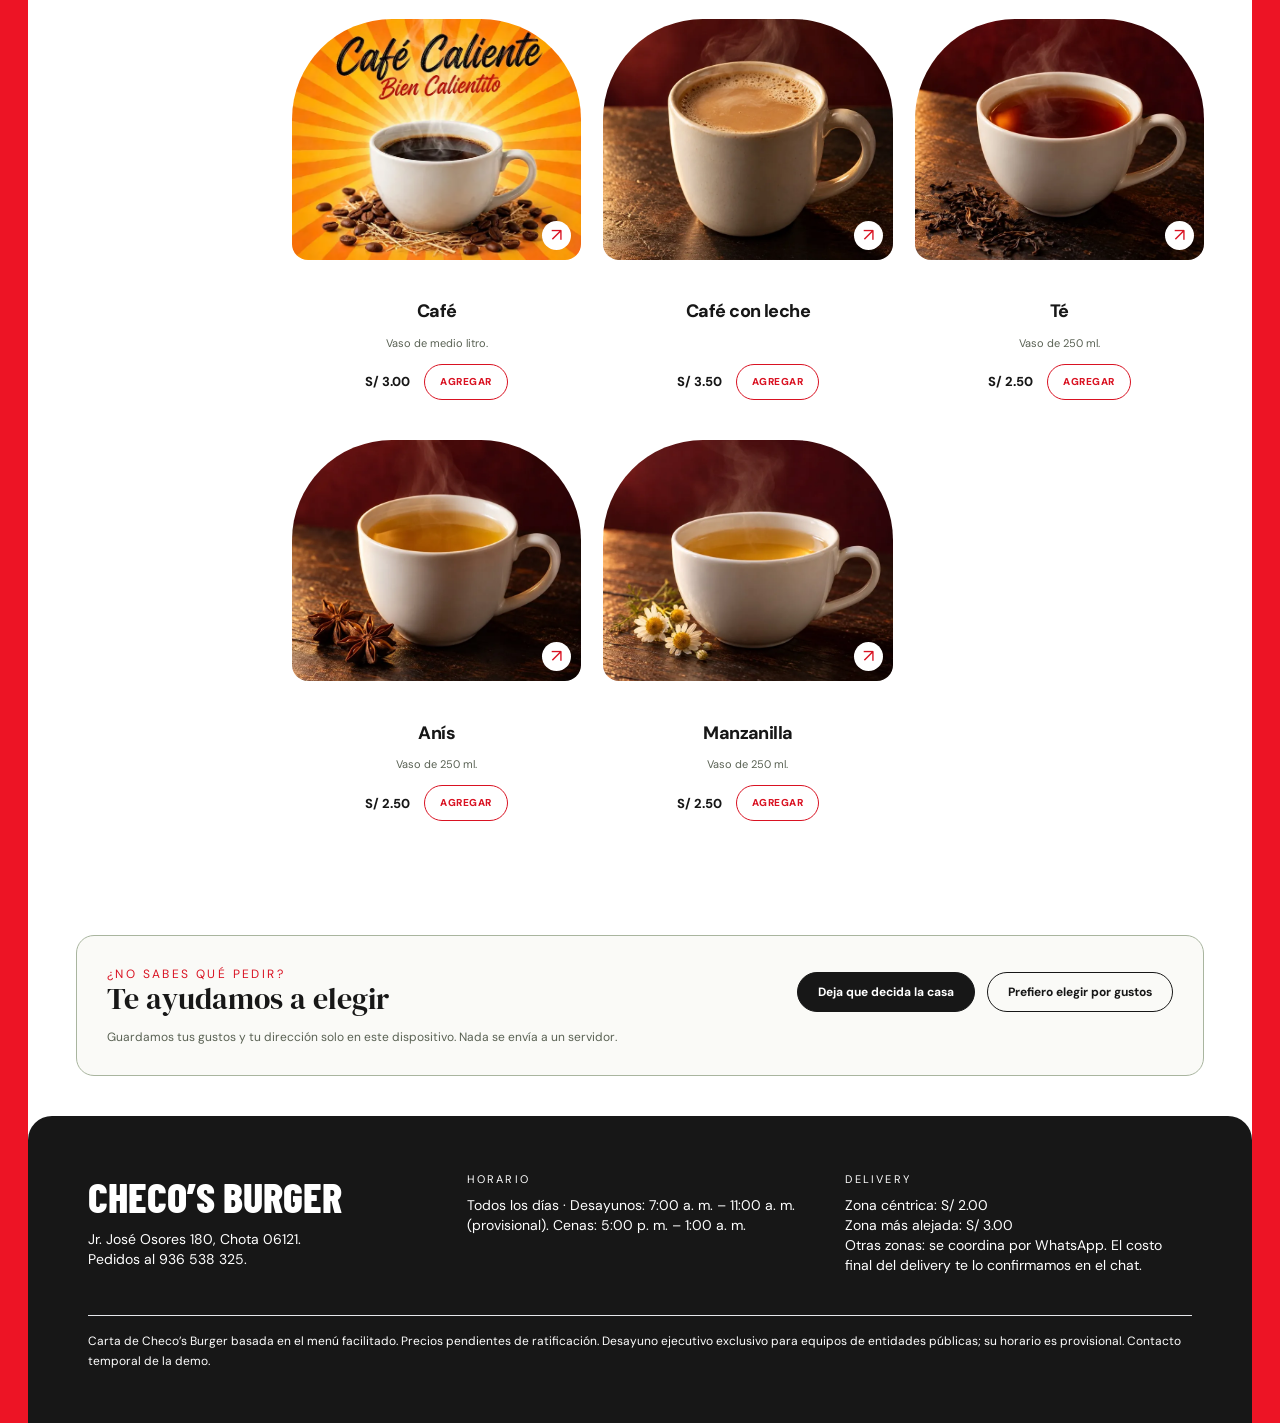
==== commit 9c50a09a: "Enhance delivery functionality in the digital menu. Updated HTML to include new delivery notificatio" ====
--- a/catalogo-corporativo/index.html
+++ b/catalogo-corporativo/index.html
@@ -37,14 +37,15 @@
 </section>
 <section class="turno-panel" aria-label="Elige tu carta">
   <div class="turno-interior">
-    <div class="turno-heading"><p class="turno-eyebrow">Catálogo corporativo</p><h2>Desayunos y hamburguesas.</h2></div>
+    <div class="turno-heading"><p class="turno-eyebrow">Catálogo corporativo</p><h2>Desayunos y cenas.</h2></div>
     <div class="turno-selector" role="group" aria-label="Carta por horario">
       <button type="button" data-turno="desayuno"><span>☀ Desayunos</span><small id="horas-desayuno"></small></button>
-      <button type="button" data-turno="cena"><span>☾ Hamburguesas</span><small id="horas-cena"></small></button>
+      <button type="button" data-turno="cena"><span>☾ Cenas</span><small class="turno-detalle">Hamburguesas</small><small id="horas-cena"></small></button>
     </div>
     <div class="turno-info"><p id="turno-estado" role="status" aria-live="polite"></p><button id="turno-auto" type="button" hidden>Volver al horario actual ↗</button></div>  </div>
 </section>
 <div id="aviso-turno" class="aviso-turno" role="status" aria-live="polite"></div>
+<div id="aviso-delivery" class="aviso-turno"></div>
 <div class="menu-search"><label for="buscar-carta">Encuentra tu antojo</label><input id="buscar-carta" type="search" placeholder="Busca desayuno, hamburguesa, combo…" autocomplete="off"><p id="busqueda-resultado" role="status" aria-live="polite"></p></div>
 <div class="menu-layout">
   <nav class="category-nav" aria-label="Secciones de la carta">
@@ -71,8 +72,7 @@
     </div>
     <div>
       <p class="footer-titulo mb-2 font-mono text-[11px] uppercase tracking-[0.2em] text-mustard">Delivery</p>
-      <p class="text-sm text-canvas/70">Centro: <span id="footer-delivery-centro"></span></p>
-      <p class="text-sm text-canvas/70">Otras zonas: <span id="footer-delivery-otras"></span></p>
+      <div id="footer-delivery"></div>
     </div>
   </div>
   <div class="mx-auto max-w-6xl px-5 pb-8 sm:px-6">
@@ -135,7 +135,8 @@
       <button type="button" data-modo="Delivery" aria-pressed="true" class="min-h-11 flex-1 rounded-full border-2 border-ink bg-ink px-2 py-2 font-mono text-xs uppercase tracking-wider text-canvas">Delivery</button>
       <button type="button" data-modo="Recojo en tienda" aria-pressed="false" class="min-h-11 flex-1 rounded-full border-2 border-ink px-2 py-2 font-mono text-xs uppercase tracking-wider">Recojo en tienda</button>
     </div>
-    <p id="recojo-aviso" class="recojo-aviso" role="status"></p>
+    <p id="entrega-aviso" class="entrega-aviso" role="status"></p>
+    <p id="delivery-tarifas" class="delivery-tarifas"></p>
 
     <label id="detalle-label" for="detalle" class="mb-1.5 block font-mono text-[11px] uppercase tracking-[0.18em] text-muted">Dirección o referencia</label>
     <input id="detalle" placeholder="Ej.: Jr. Comercio 123, puerta verde" autocomplete="street-address" required aria-required="true" aria-describedby="detalle-error"
@@ -201,7 +202,7 @@
     <div class="detail-copy"><p id="producto-categoria" class="eyebrow"></p><h2 id="producto-titulo"></h2>
       <p id="producto-descripcion"></p><div class="detail-line"><span>Precio por unidad</span><strong id="producto-precio"></strong></div>
       <div class="detail-line"><span>Disponibilidad</span><span id="producto-horario"></span></div>
-      <p class="detail-note">Consulta ingredientes e indicaciones especiales en el chat.</p>
+      <p id="producto-nota" class="detail-note">Consulta ingredientes e indicaciones especiales en el chat.</p>
       <div id="producto-opciones" class="opciones"></div><div id="producto-control"></div><p id="producto-confirmacion" role="status" aria-live="polite"></p>
       <button type="button" id="producto-pedido" class="detail-order">Revisar mi pedido →</button>
     </div>
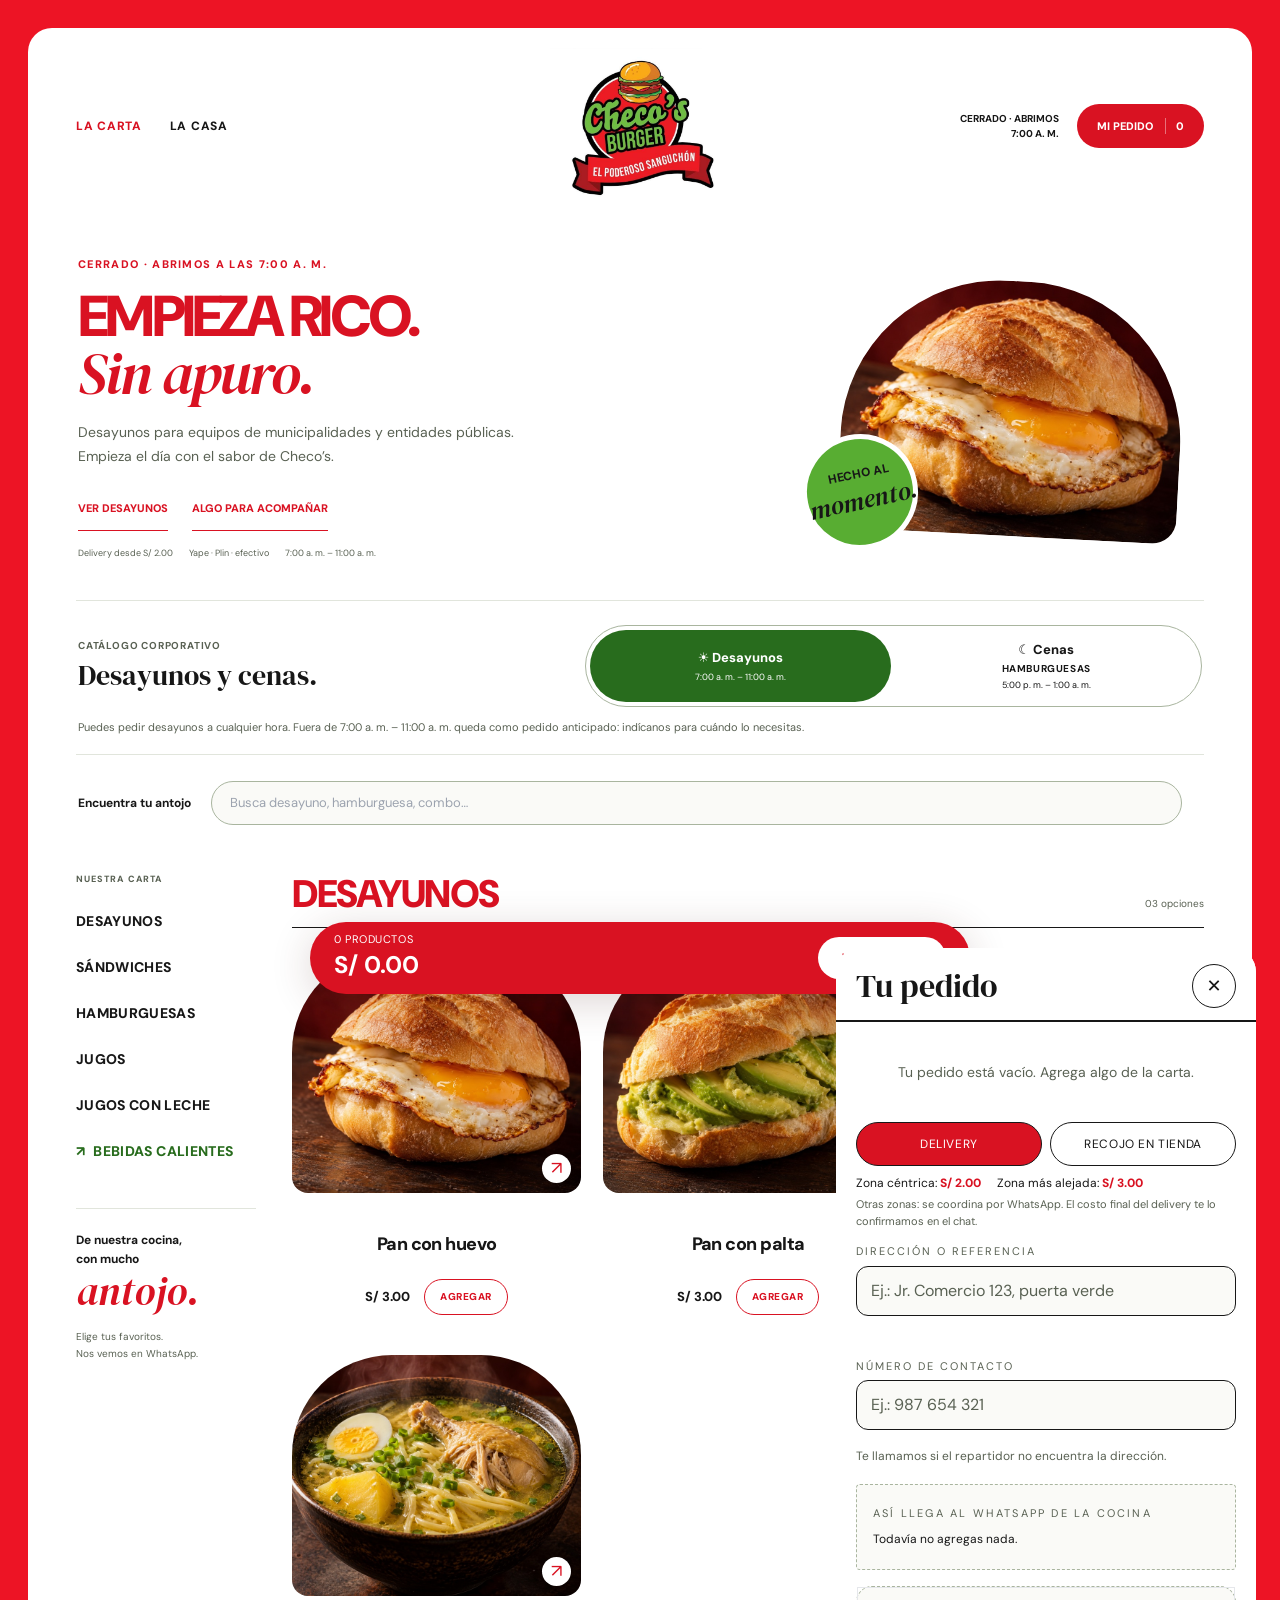
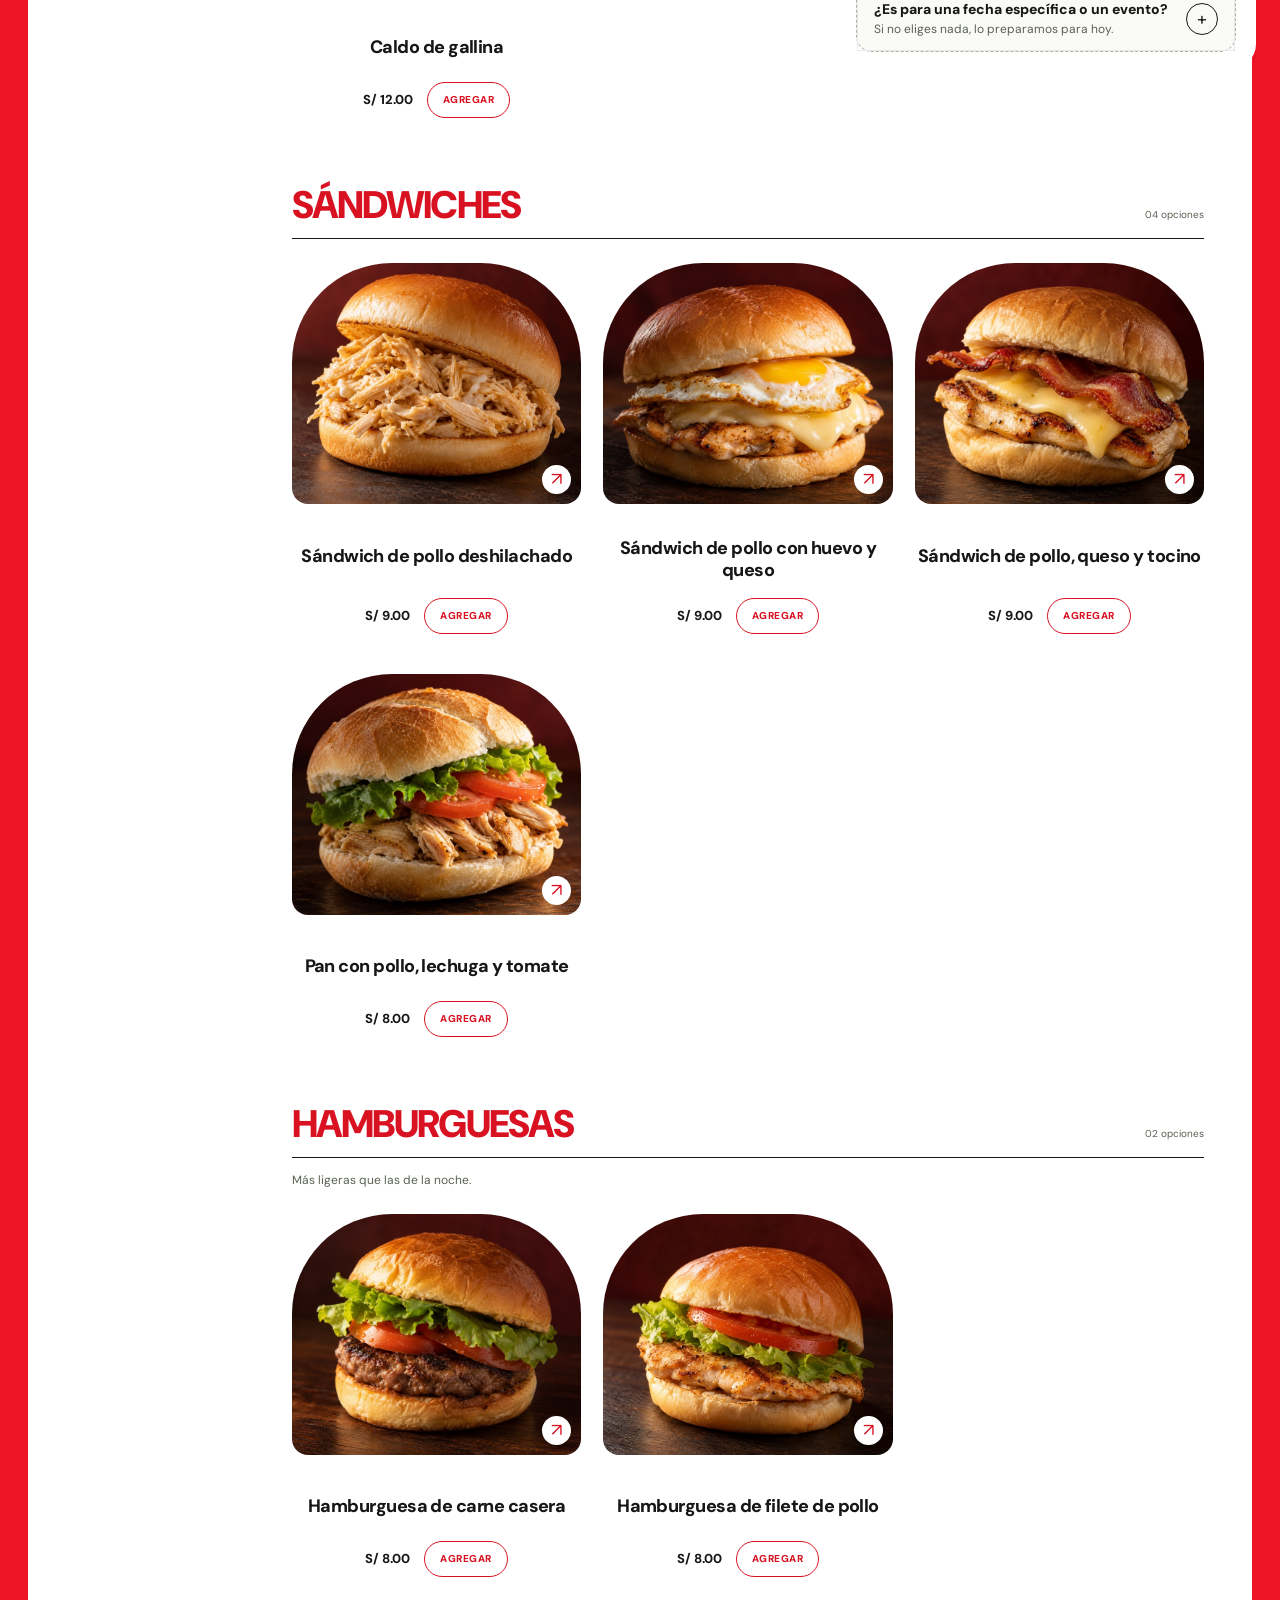
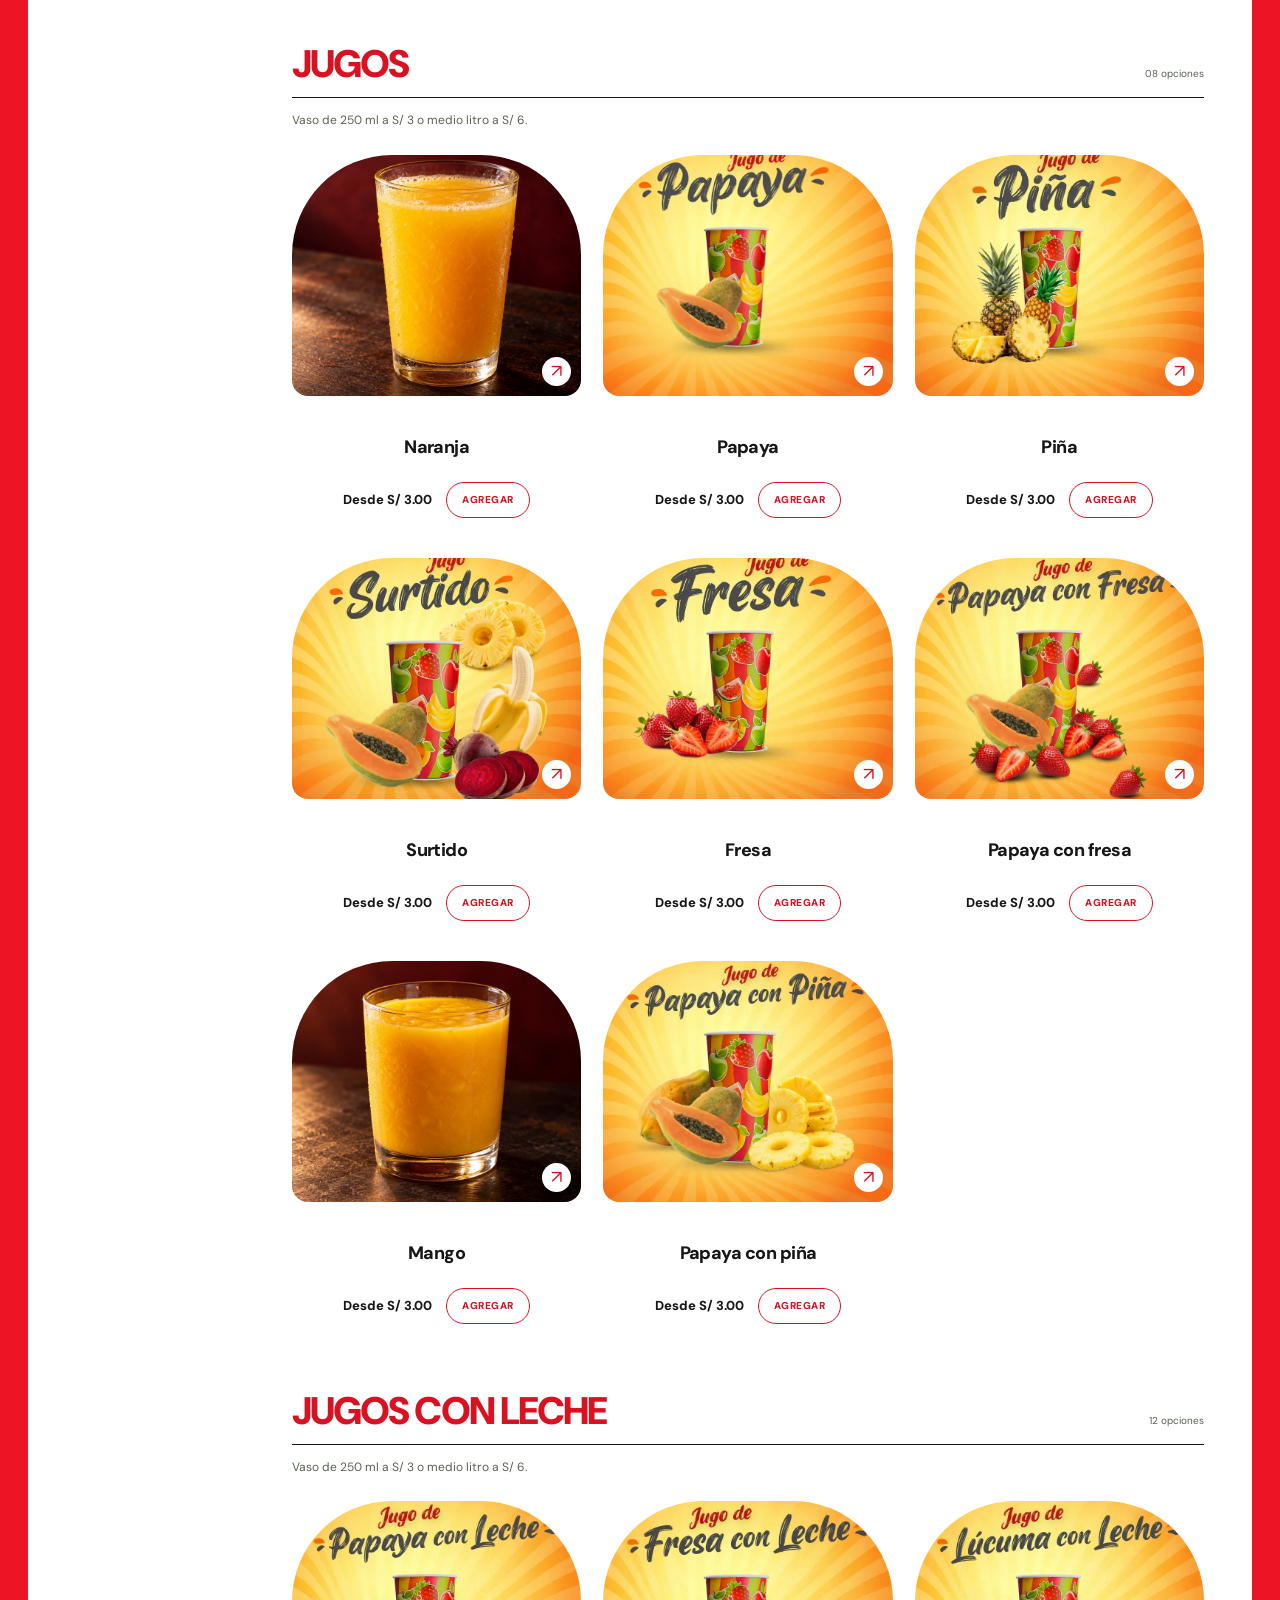
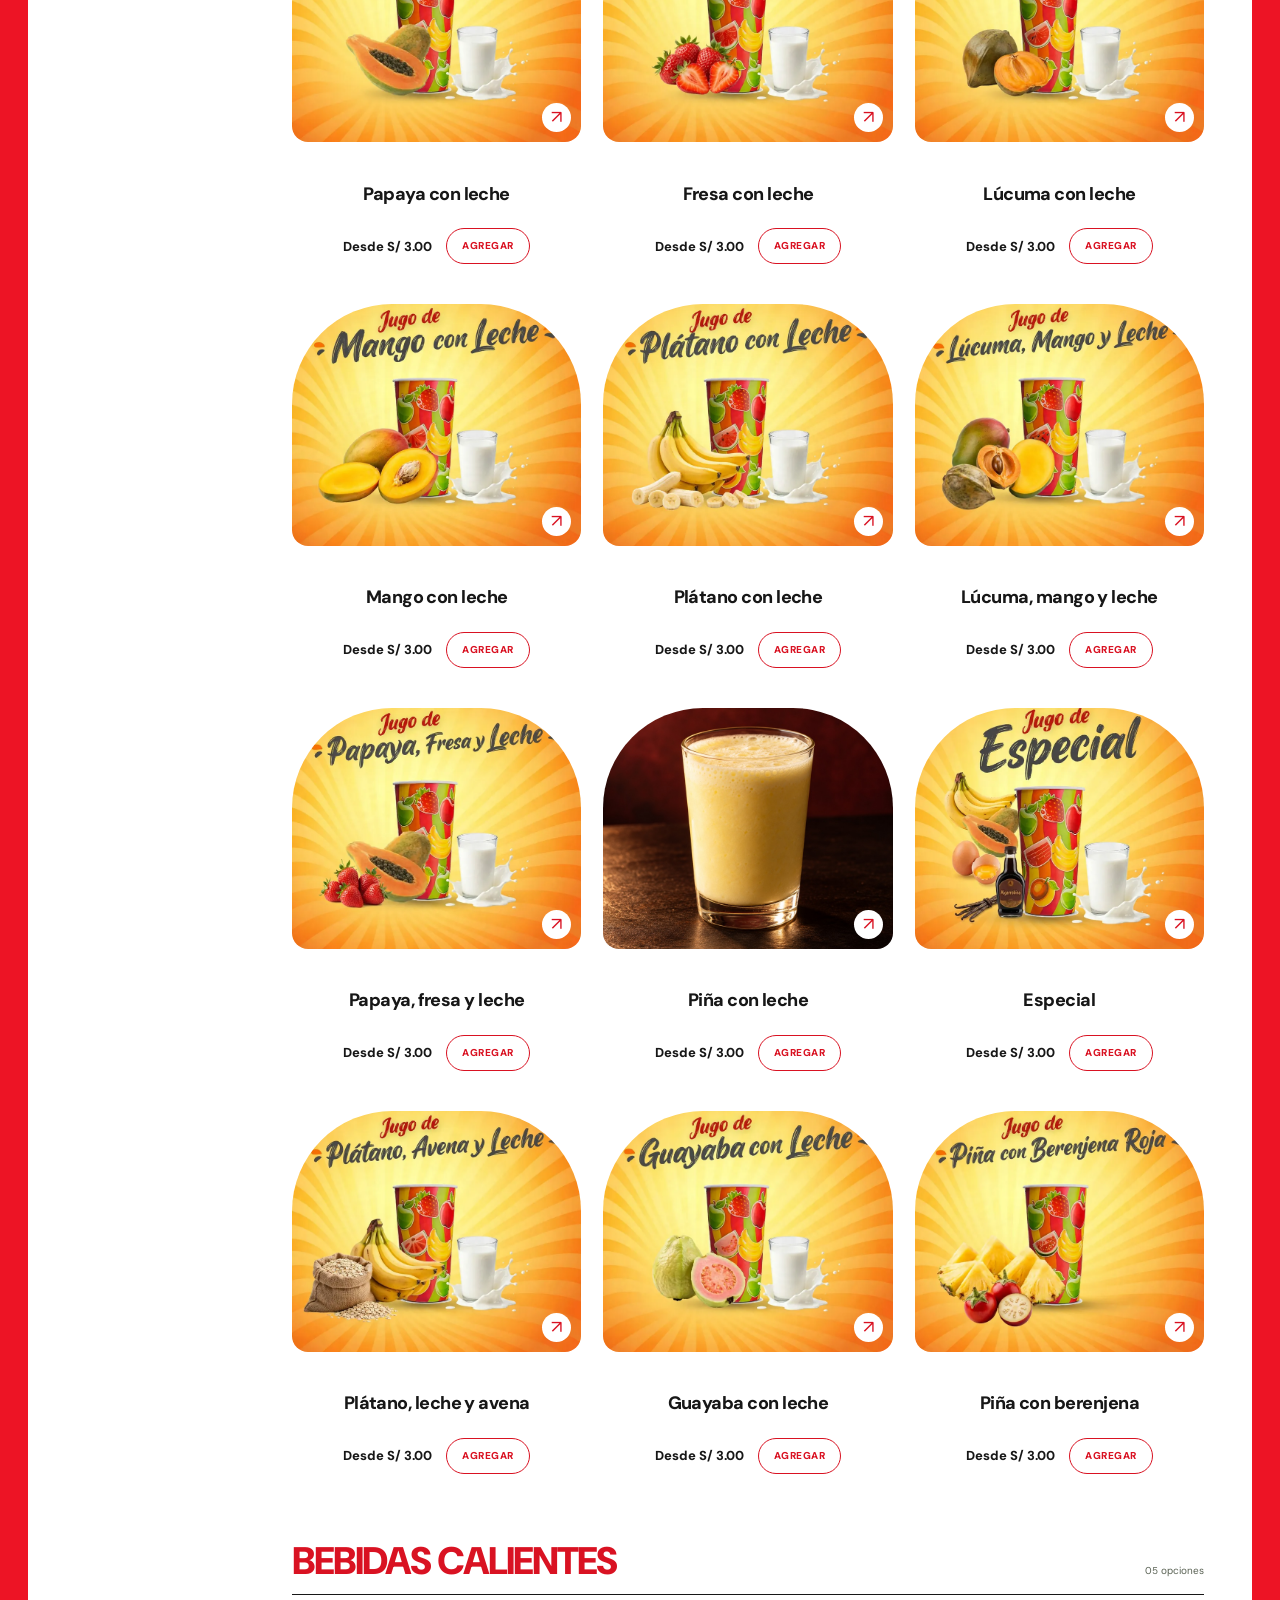
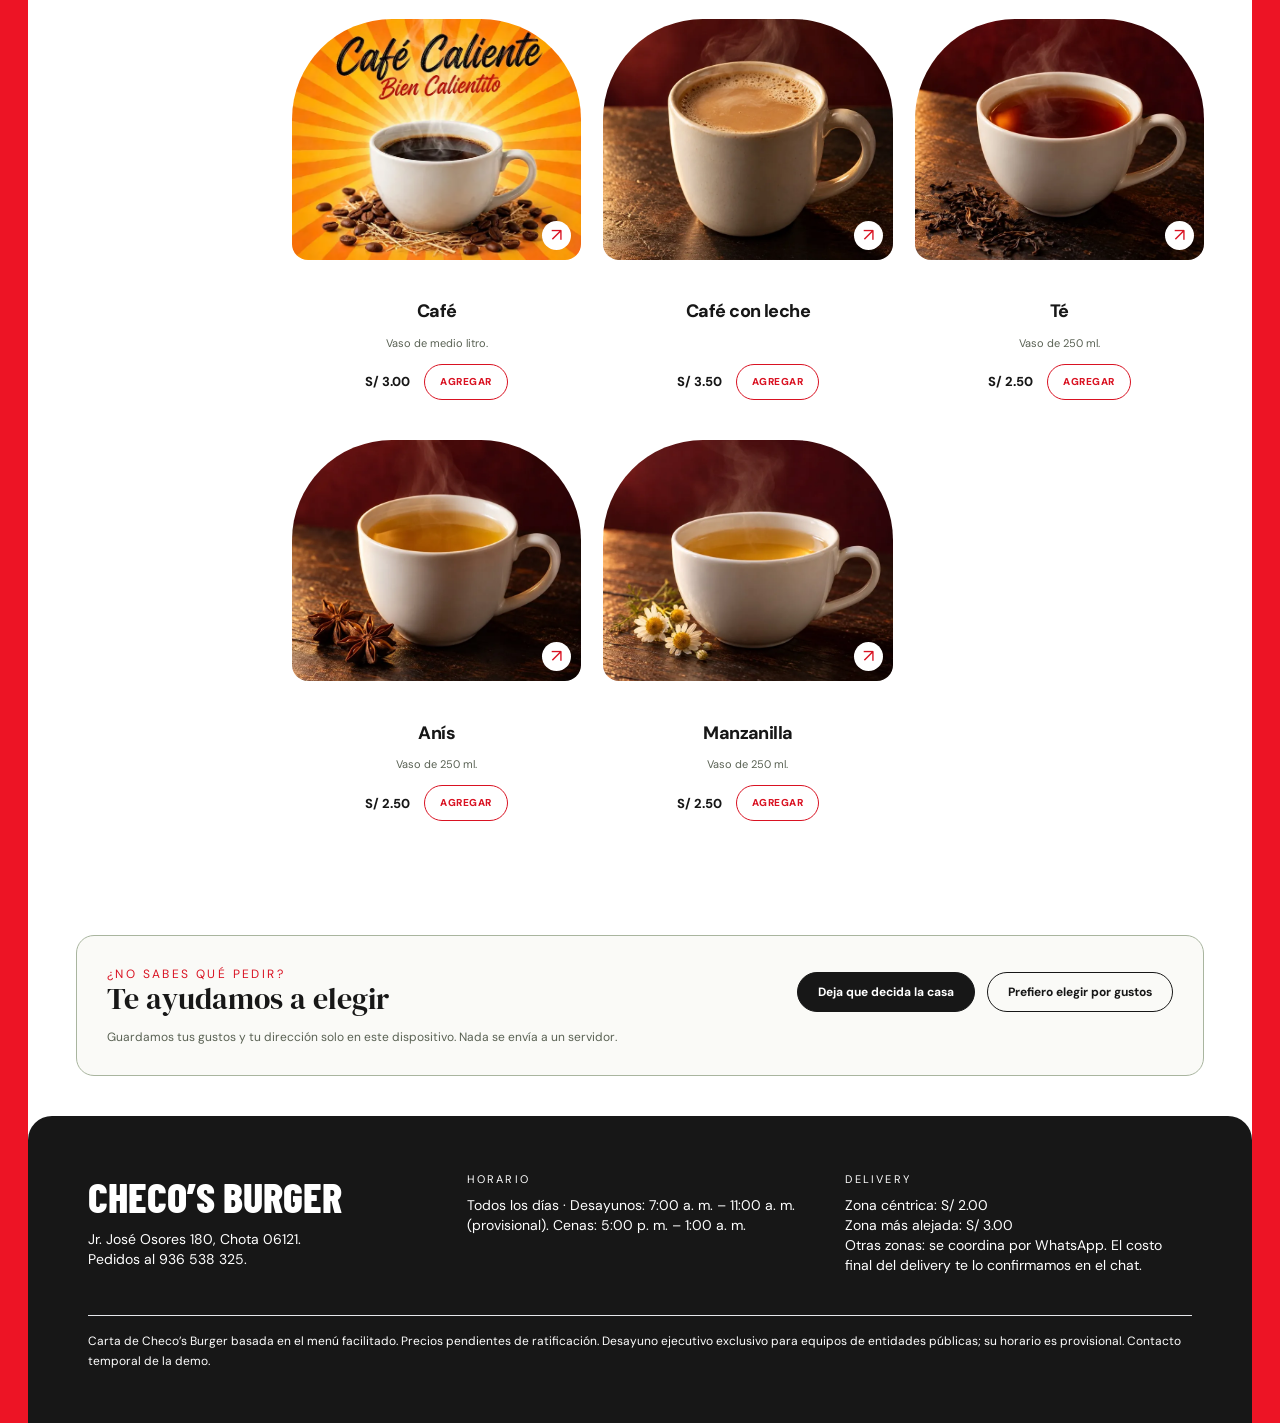
==== commit 9a78e8f0: "Update contact information handling in the digital menu. Added a mandatory phone number input field " ====
--- a/catalogo-corporativo/index.html
+++ b/catalogo-corporativo/index.html
@@ -17,8 +17,8 @@
      un script bloqueante que compilaba el CSS en el navegador, asi que con
      un QR y senal mala la carta aparecia sin estilos. Para regenerarlo tras
      tocar clases, ver la cabecera de tailwind.config.js. -->
-<link rel="stylesheet" href="css/tailwind.css">
-<link rel="stylesheet" href="css/styles.css">
+<link rel="stylesheet" href="css/tailwind.css?v=20261017">
+<link rel="stylesheet" href="css/styles.css?v=20261017">
 </head>
 <body class="font-body text-ink">
 <div class="site-shell" id="site-shell">
@@ -143,6 +143,12 @@
       class="w-full rounded-xl border-2 border-ink bg-surface px-3.5 py-3 text-base placeholder:text-muted">
     <p id="detalle-error" class="mt-1.5 min-h-[1em] font-mono text-xs font-bold text-ember" role="alert"></p>
     <p id="detalle-hint" class="min-h-[1em] font-mono text-xs text-muted"></p>
+
+    <label for="telefono" class="mt-3 mb-1.5 block font-mono text-[11px] uppercase tracking-[0.18em] text-muted">Número de contacto</label>
+    <input id="telefono" type="tel" inputmode="tel" placeholder="Ej.: 987 654 321" autocomplete="tel" required aria-required="true" aria-describedby="telefono-error telefono-hint"
+      class="w-full rounded-xl border-2 border-ink bg-surface px-3.5 py-3 text-base placeholder:text-muted">
+    <p id="telefono-error" class="mt-1.5 min-h-[1em] font-mono text-xs font-bold text-ember" role="alert"></p>
+    <p id="telefono-hint" class="min-h-[1em] font-mono text-xs text-muted"></p>
 
     <div class="comanda mt-5 mb-4 rounded border-2 border-ink bg-surface px-4 py-5">
       <p class="mb-2 font-mono text-[11px] uppercase tracking-[0.2em] text-muted">Así llega al WhatsApp de la cocina</p>
@@ -208,18 +214,18 @@
     </div>
   </div>
 </dialog>
-<script src="js/data.js"></script>
-<script src="js/desayunos.js"></script>
-<script src="js/horarios.js"></script>
-<script src="js/carrito.js"></script>
-<script src="js/recomendador.js"></script>
-<script src="js/carta.js"></script>
-<script src="js/personalizar.js"></script>
-<script src="js/hoja.js"></script>
-<script src="js/entrega.js"></script>
-<script src="js/recomendador-vista.js"></script>
-<script src="js/memoria.js"></script>
-<script src="js/historial.js"></script>
-<script src="js/app.js"></script>
+<script src="js/data.js?v=20261017"></script>
+<script src="js/desayunos.js?v=20261017"></script>
+<script src="js/horarios.js?v=20261017"></script>
+<script src="js/carrito.js?v=20261017"></script>
+<script src="js/recomendador.js?v=20261017"></script>
+<script src="js/carta.js?v=20261017"></script>
+<script src="js/personalizar.js?v=20261017"></script>
+<script src="js/hoja.js?v=20261017"></script>
+<script src="js/entrega.js?v=20261017"></script>
+<script src="js/recomendador-vista.js?v=20261017"></script>
+<script src="js/memoria.js?v=20261017"></script>
+<script src="js/historial.js?v=20261017"></script>
+<script src="js/app.js?v=20261017"></script>
 </body>
 </html>
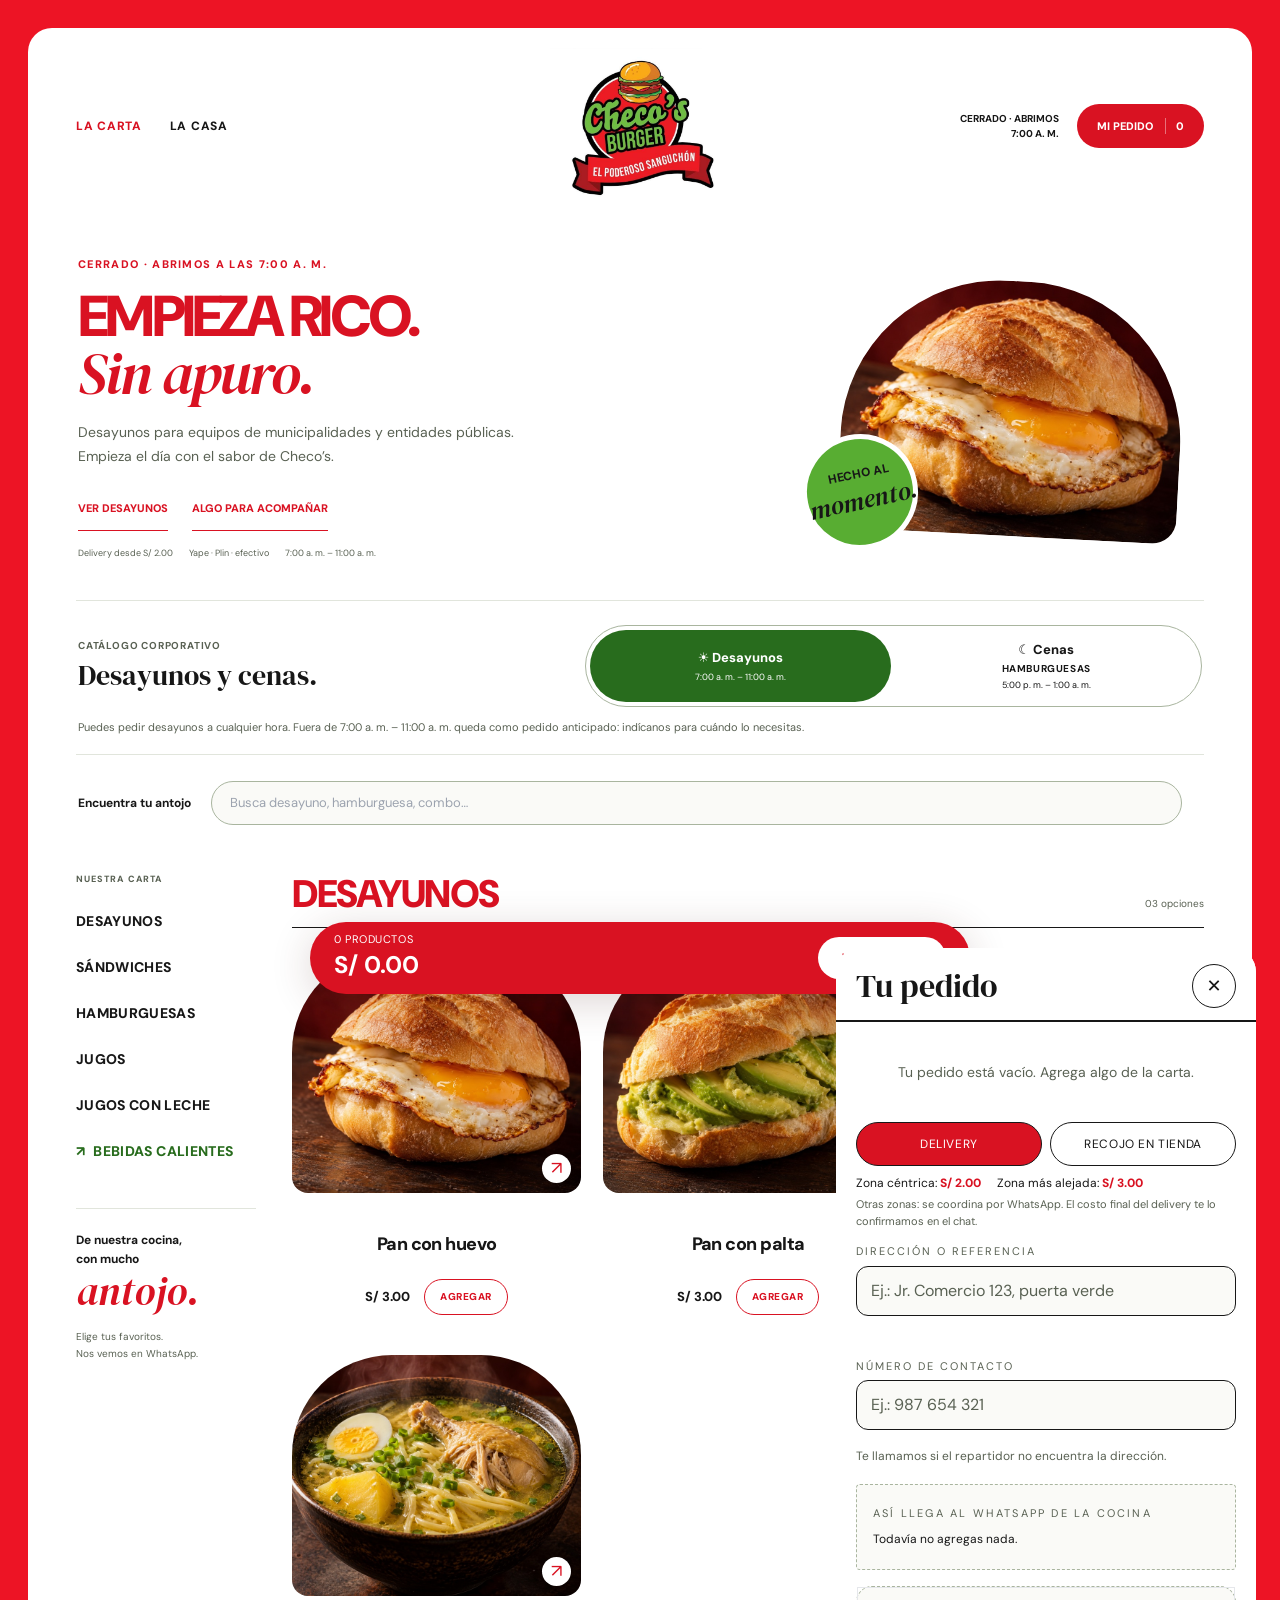
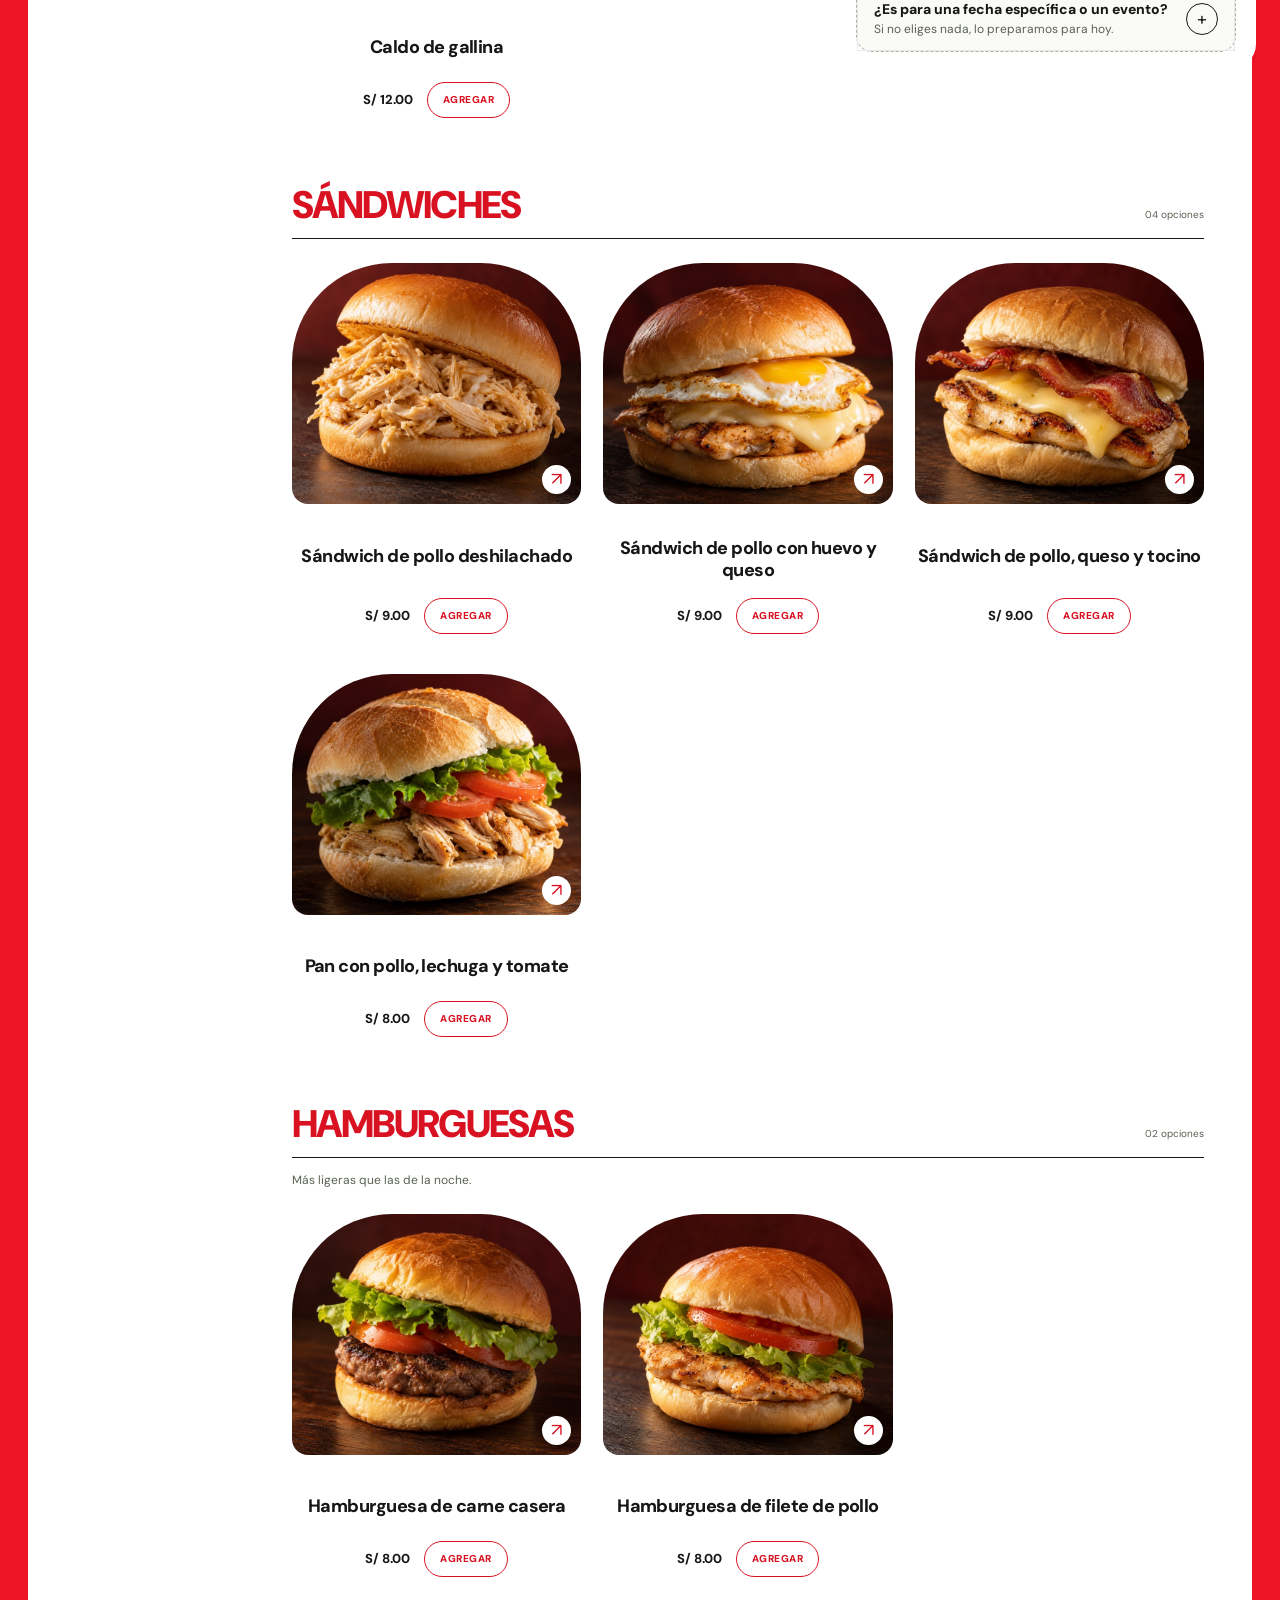
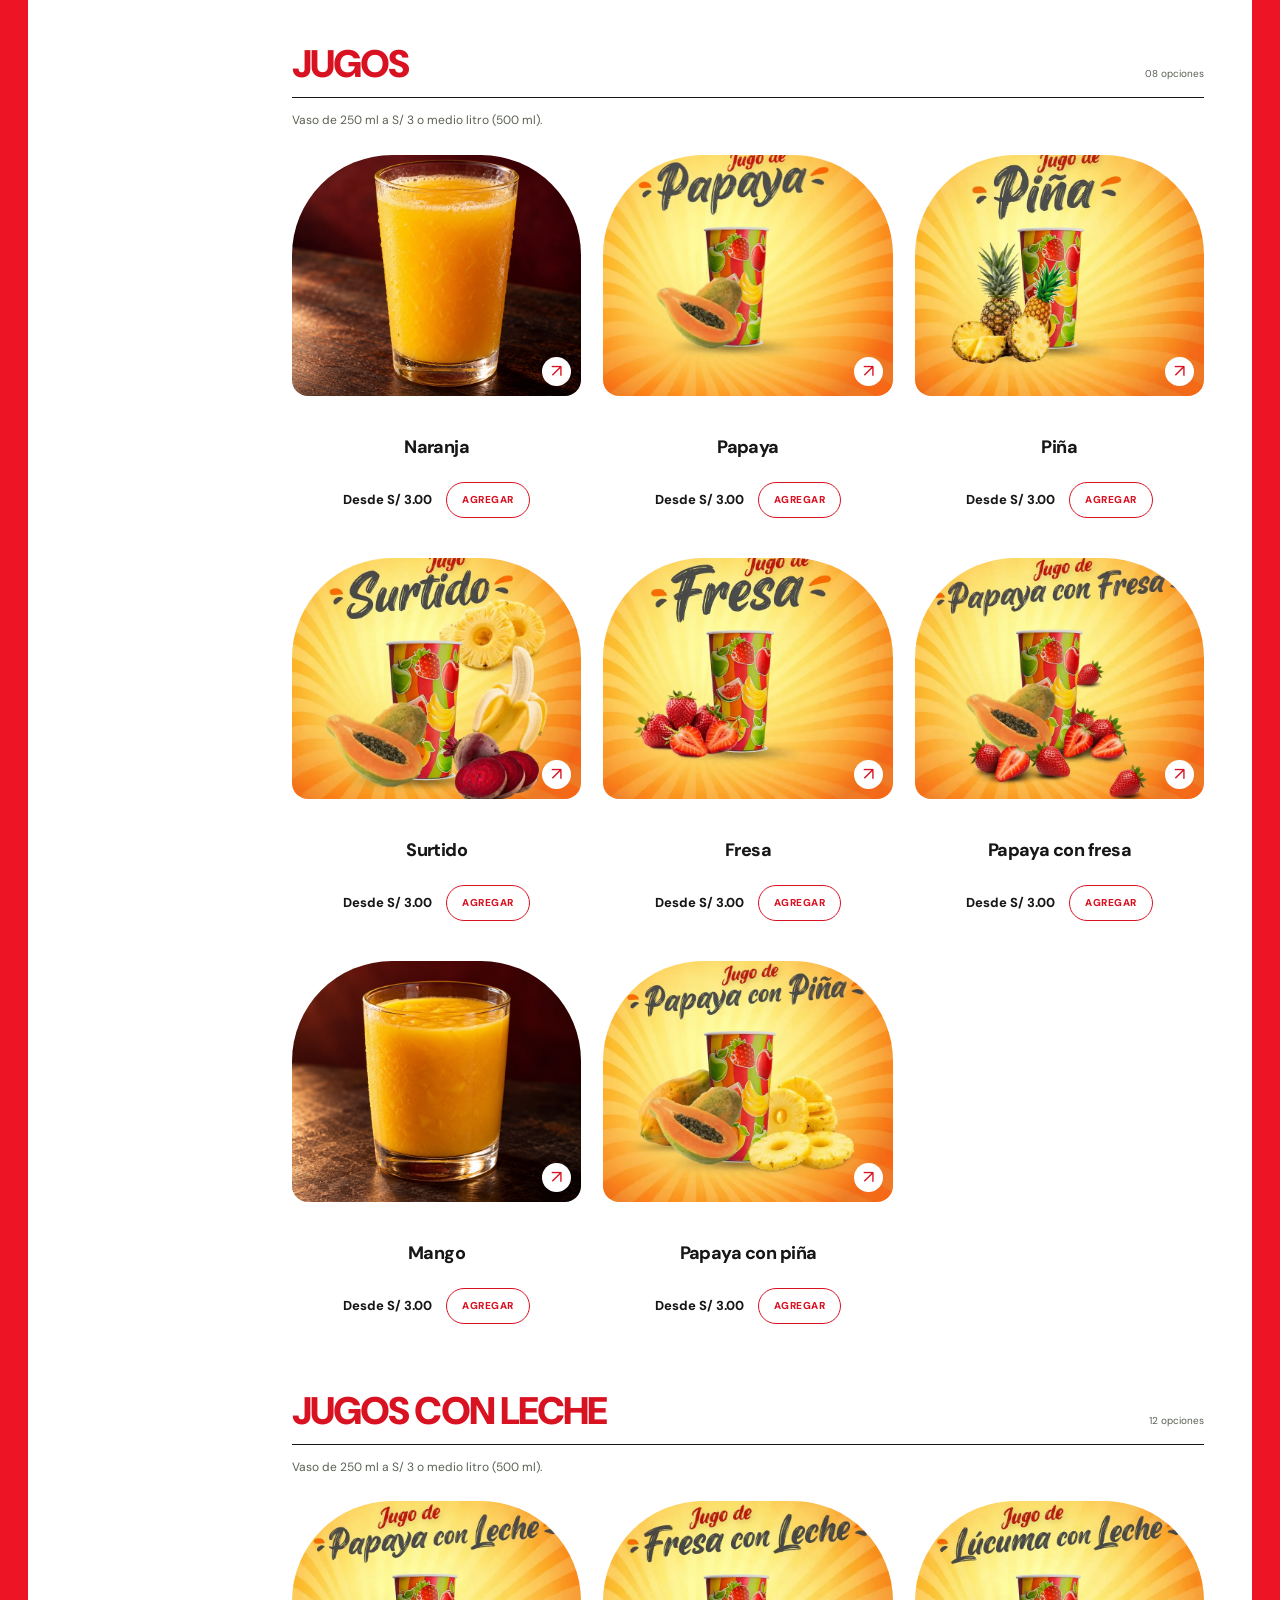
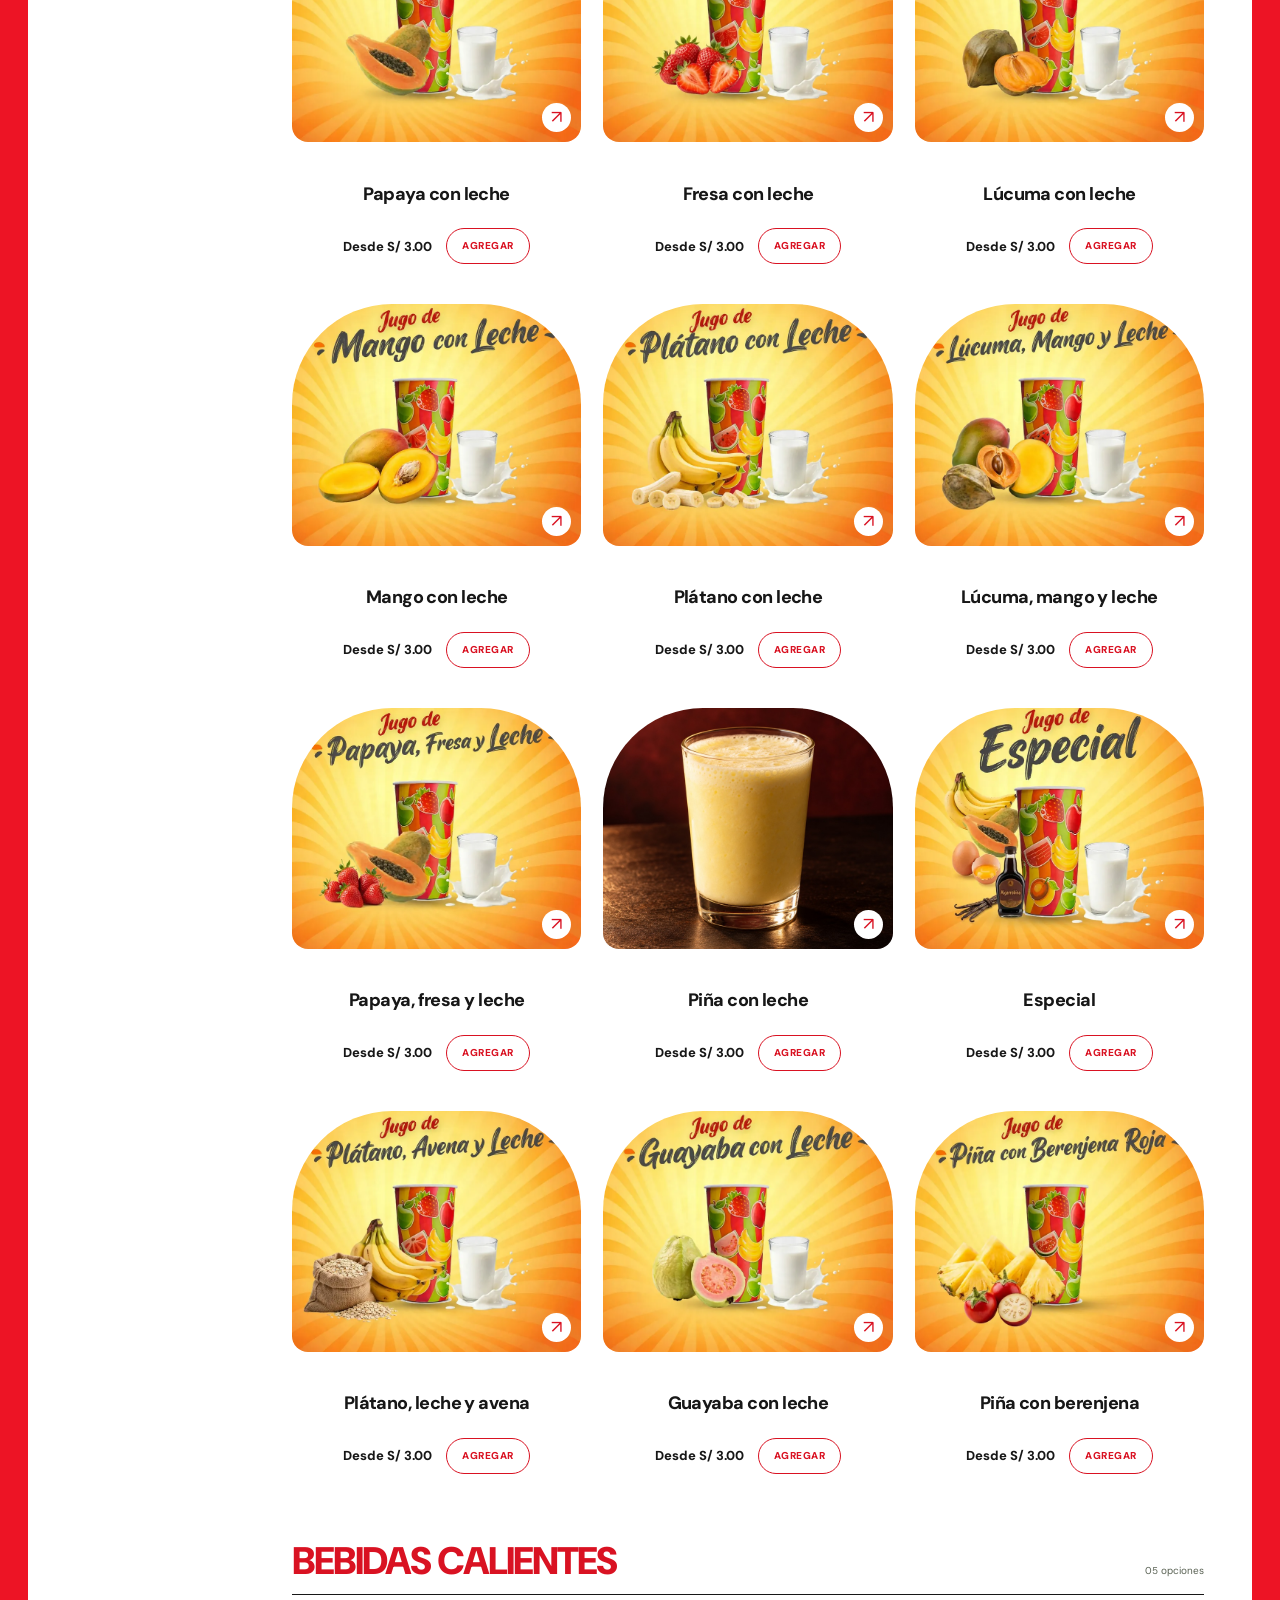
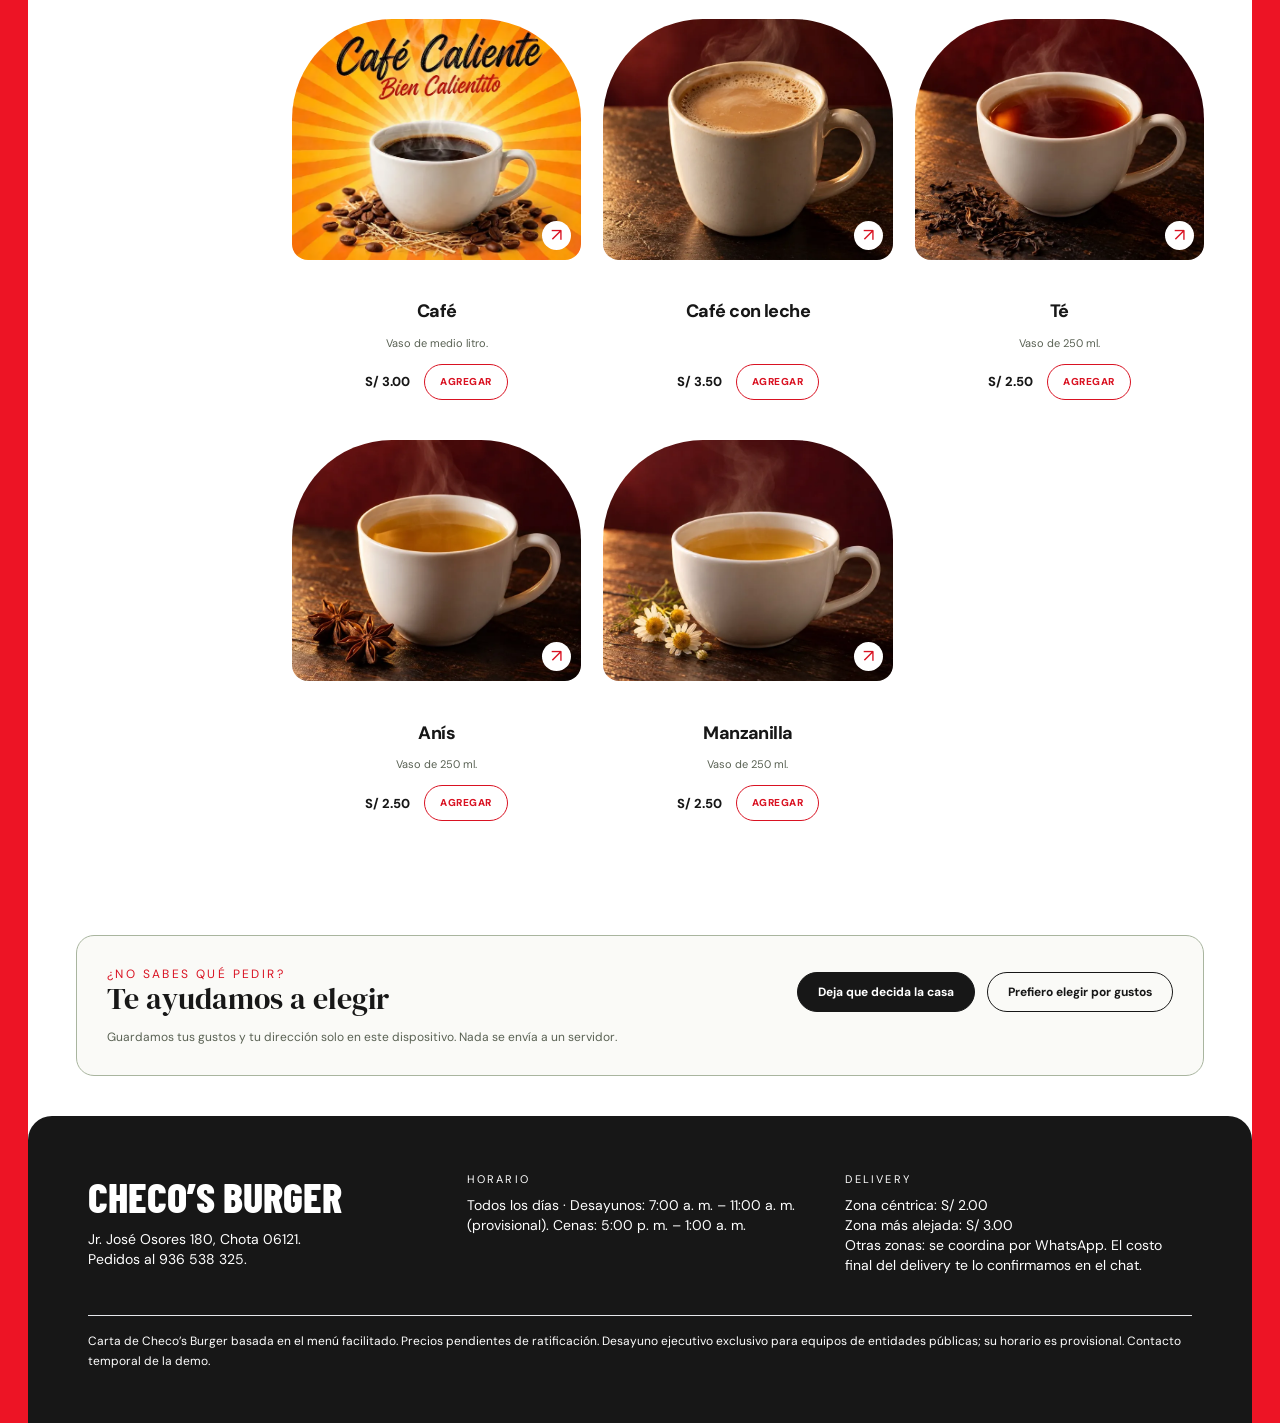
==== commit 7a267671: "Update versioning for CSS and JS files in index.html and catalogo-corporativo/index.html to v2026102" ====
--- a/catalogo-corporativo/index.html
+++ b/catalogo-corporativo/index.html
@@ -17,8 +17,8 @@
      un script bloqueante que compilaba el CSS en el navegador, asi que con
      un QR y senal mala la carta aparecia sin estilos. Para regenerarlo tras
      tocar clases, ver la cabecera de tailwind.config.js. -->
-<link rel="stylesheet" href="css/tailwind.css?v=20261017">
-<link rel="stylesheet" href="css/styles.css?v=20261017">
+<link rel="stylesheet" href="css/tailwind.css?v=20261021">
+<link rel="stylesheet" href="css/styles.css?v=20261021">
 </head>
 <body class="font-body text-ink">
 <div class="site-shell" id="site-shell">
@@ -214,18 +214,18 @@
     </div>
   </div>
 </dialog>
-<script src="js/data.js?v=20261017"></script>
-<script src="js/desayunos.js?v=20261017"></script>
-<script src="js/horarios.js?v=20261017"></script>
-<script src="js/carrito.js?v=20261017"></script>
-<script src="js/recomendador.js?v=20261017"></script>
-<script src="js/carta.js?v=20261017"></script>
-<script src="js/personalizar.js?v=20261017"></script>
-<script src="js/hoja.js?v=20261017"></script>
-<script src="js/entrega.js?v=20261017"></script>
-<script src="js/recomendador-vista.js?v=20261017"></script>
-<script src="js/memoria.js?v=20261017"></script>
-<script src="js/historial.js?v=20261017"></script>
-<script src="js/app.js?v=20261017"></script>
+<script src="js/data.js?v=20261021"></script>
+<script src="js/desayunos.js?v=20261021"></script>
+<script src="js/horarios.js?v=20261021"></script>
+<script src="js/carrito.js?v=20261021"></script>
+<script src="js/recomendador.js?v=20261021"></script>
+<script src="js/carta.js?v=20261021"></script>
+<script src="js/personalizar.js?v=20261021"></script>
+<script src="js/hoja.js?v=20261021"></script>
+<script src="js/entrega.js?v=20261021"></script>
+<script src="js/recomendador-vista.js?v=20261021"></script>
+<script src="js/memoria.js?v=20261021"></script>
+<script src="js/historial.js?v=20261021"></script>
+<script src="js/app.js?v=20261021"></script>
 </body>
 </html>
